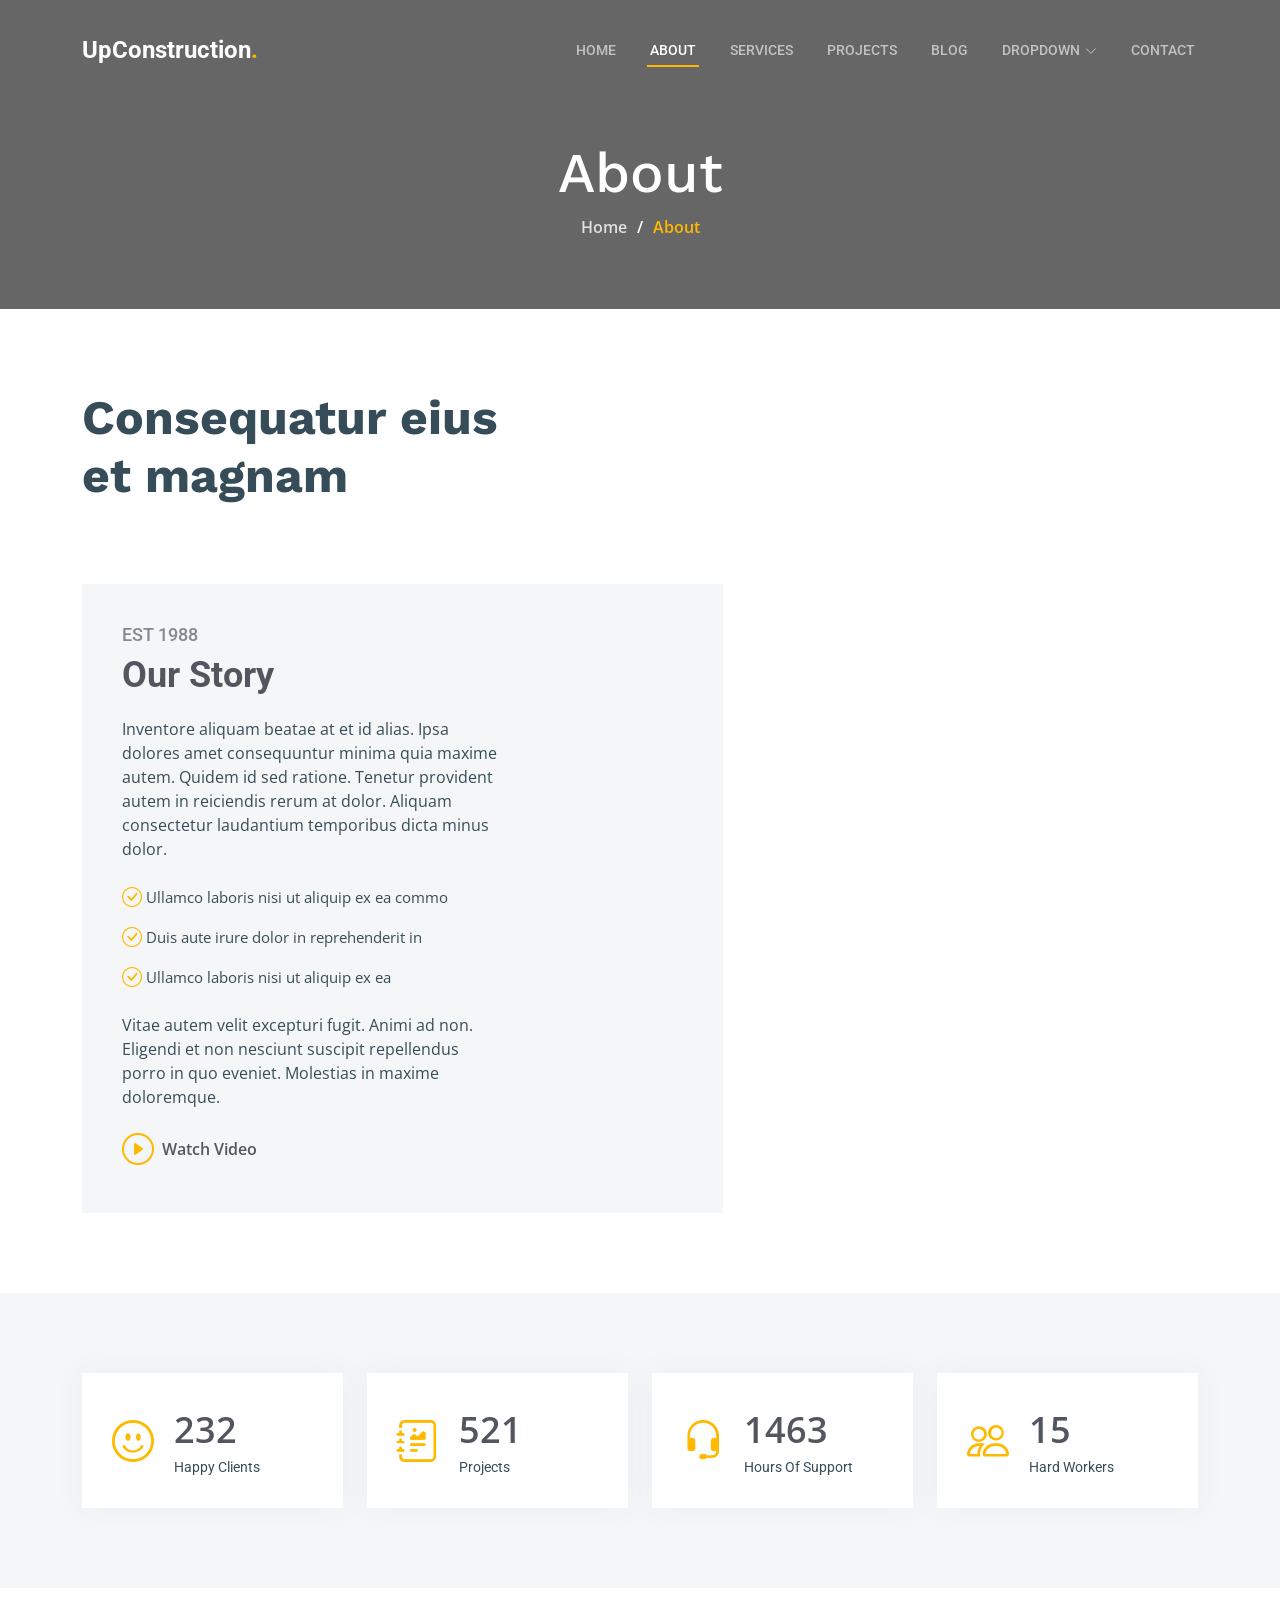
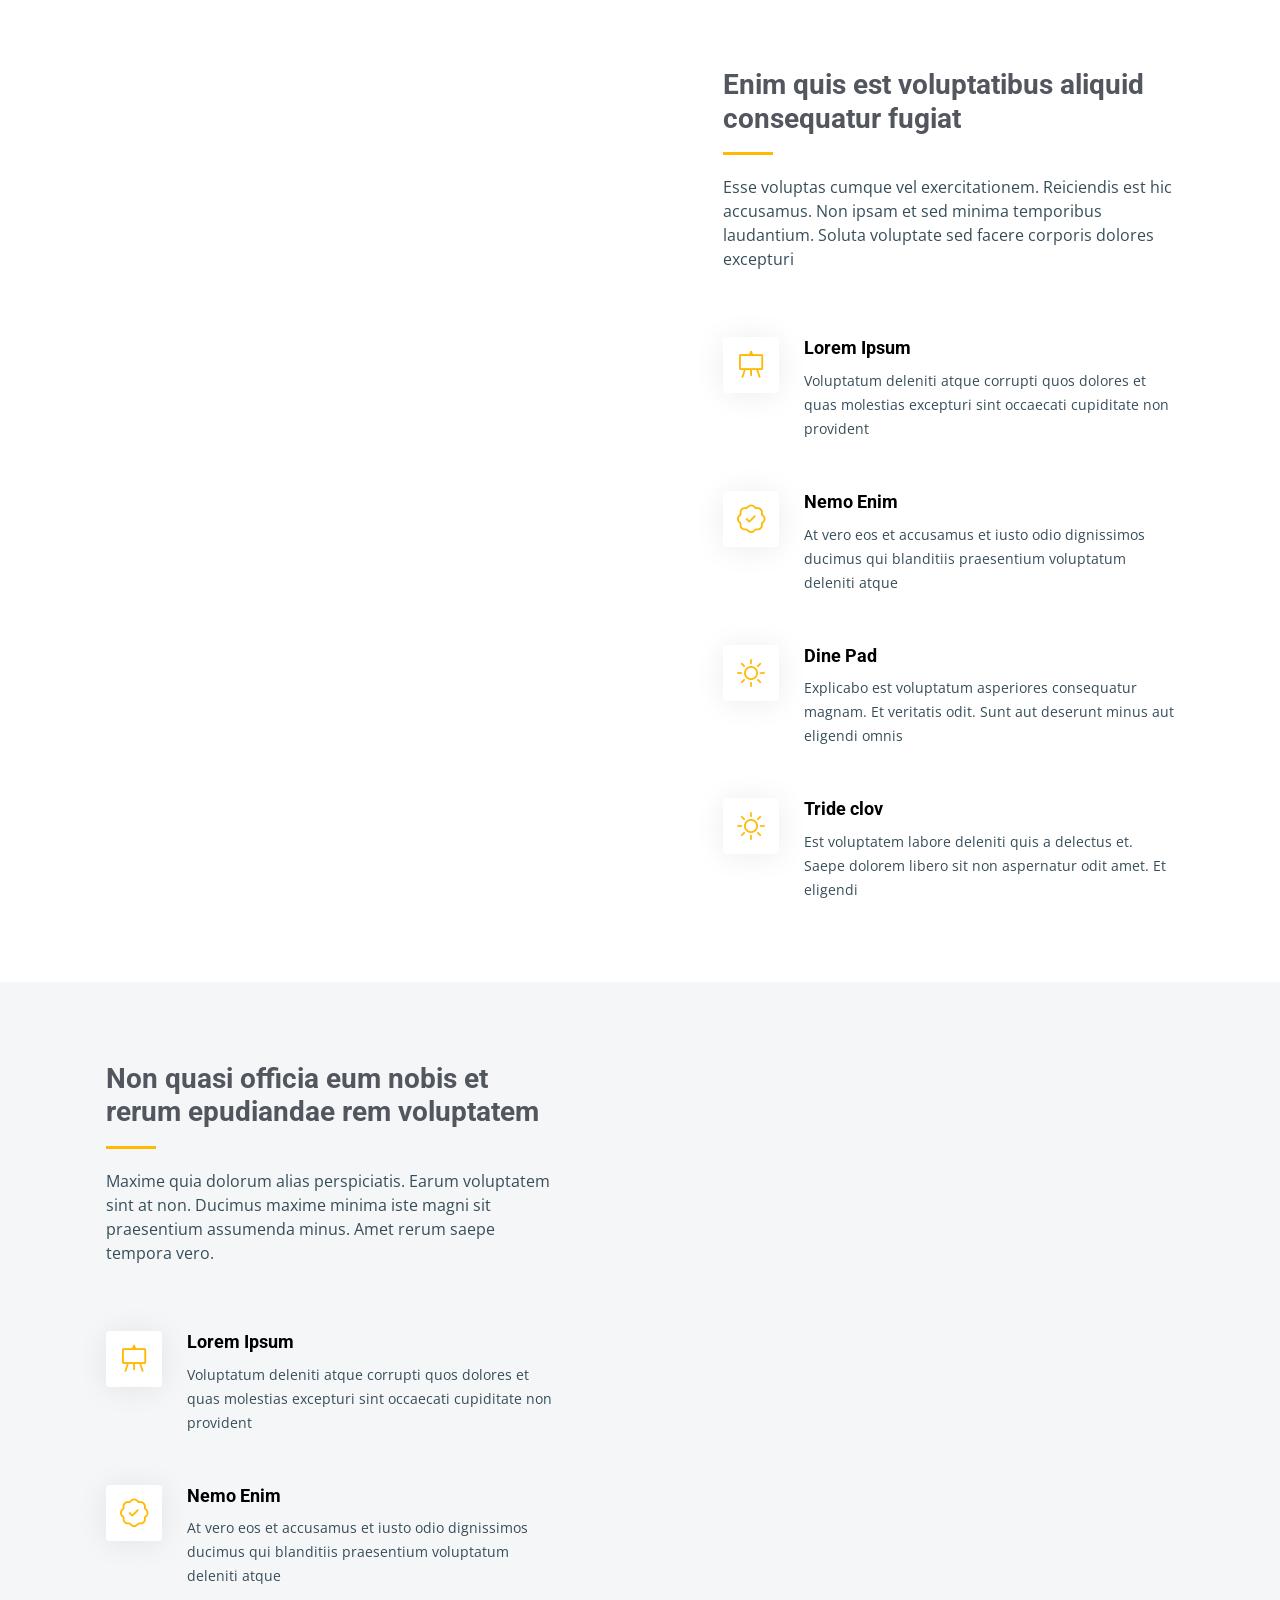
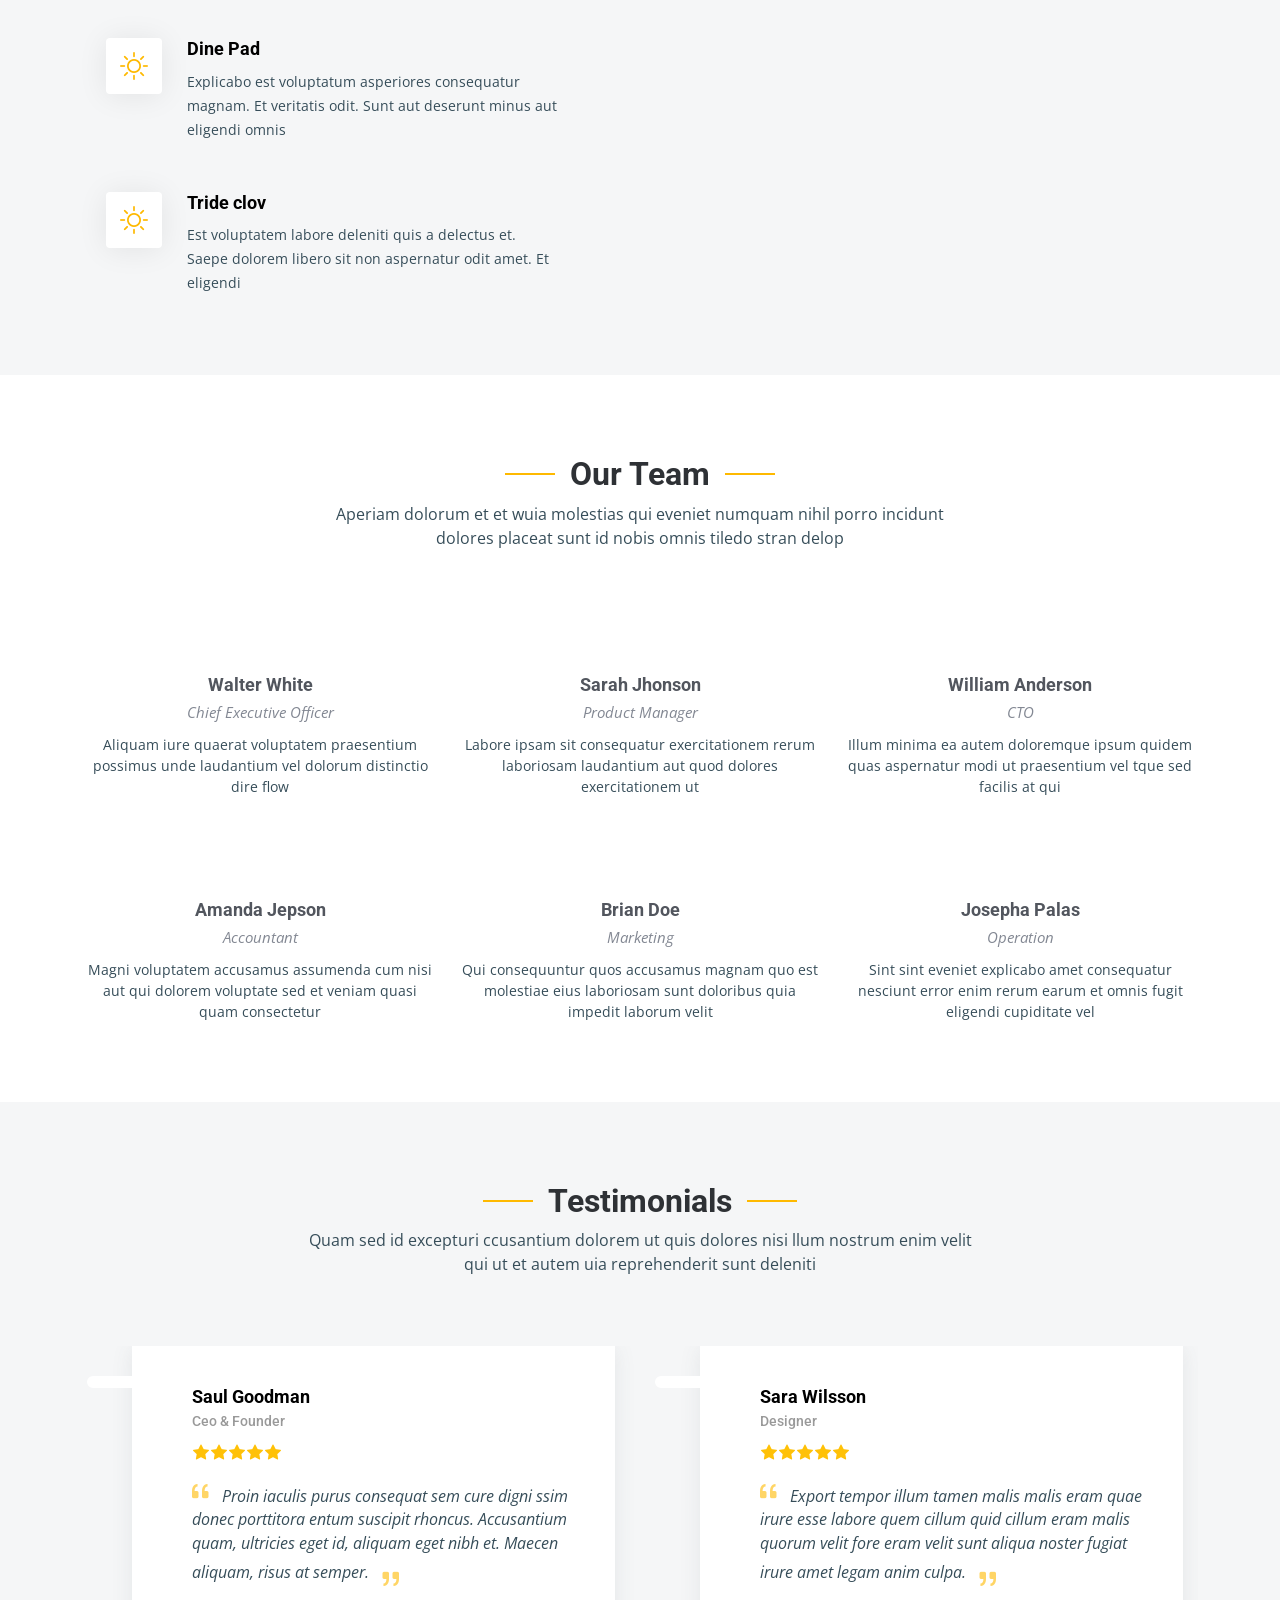
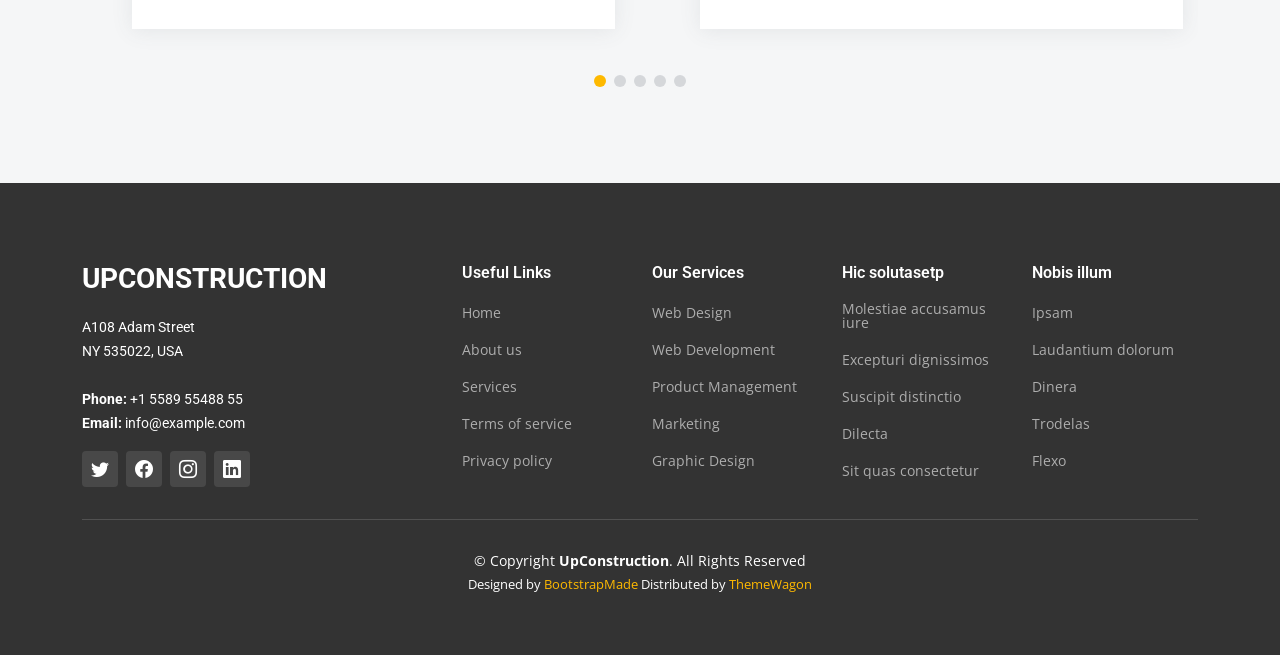
==== about.html @ d297de25 "Add files via upload" ====
<!DOCTYPE html>
<html lang="en">

<head>
  <meta charset="utf-8">
  <meta content="width=device-width, initial-scale=1.0" name="viewport">

  <title>UpConstruction Bootstrap Template - About</title>
  <meta content="" name="description">
  <meta content="" name="keywords">

  <!-- Favicons -->
  <link href="assets/img/favicon.png" rel="icon">
  <link href="assets/img/apple-touch-icon.png" rel="apple-touch-icon">

  <!-- Google Fonts -->
  <link rel="preconnect" href="https://fonts.googleapis.com">
  <link rel="preconnect" href="https://fonts.gstatic.com" crossorigin>
  <link
    href="https://fonts.googleapis.com/css2?family=Open+Sans:ital,wght@0,300;0,400;0,500;0,600;0,700;1,300;1,400;1,600;1,700&family=Roboto:ital,wght@0,300;0,400;0,500;0,600;0,700;1,300;1,400;1,500;1,600;1,700&family=Work+Sans:ital,wght@0,300;0,400;0,500;0,600;0,700;1,300;1,400;1,500;1,600;1,700&display=swap"
    rel="stylesheet">

  <!-- Vendor CSS Files -->
  <link href="assets/vendor/bootstrap/css/bootstrap.min.css" rel="stylesheet">
  <link href="assets/vendor/bootstrap-icons/bootstrap-icons.css" rel="stylesheet">
  <link href="assets/vendor/fontawesome-free/css/all.min.css" rel="stylesheet">
  <link href="assets/vendor/aos/aos.css" rel="stylesheet">
  <link href="assets/vendor/glightbox/css/glightbox.min.css" rel="stylesheet">
  <link href="assets/vendor/swiper/swiper-bundle.min.css" rel="stylesheet">

  <!-- Template Main CSS File -->
  <link href="assets/css/main.css" rel="stylesheet">

  <!-- =======================================================
  * Template Name: UpConstruction - v1.3.0
  * Template URL: https://bootstrapmade.com/upconstruction-bootstrap-construction-website-template/
  * Author: BootstrapMade.com
  * License: https://bootstrapmade.com/license/
  ======================================================== -->
</head>

<body>

  <!-- ======= Header ======= -->
  <header id="header" class="header d-flex align-items-center">
    <div class="container-fluid container-xl d-flex align-items-center justify-content-between">

      <a href="index.html" class="logo d-flex align-items-center">
        <!-- Uncomment the line below if you also wish to use an image logo -->
        <!-- <img src="assets/img/logo.png" alt=""> -->
        <h1>UpConstruction<span>.</span></h1>
      </a>

      <i class="mobile-nav-toggle mobile-nav-show bi bi-list"></i>
      <i class="mobile-nav-toggle mobile-nav-hide d-none bi bi-x"></i>
      <nav id="navbar" class="navbar">
        <ul>
          <li><a href="index.html">Home</a></li>
          <li><a href="about.html" class="active">About</a></li>
          <li><a href="services.html">Services</a></li>
          <li><a href="projects.html">Projects</a></li>
          <li><a href="blog.html">Blog</a></li>
          <li class="dropdown"><a href="#"><span>Dropdown</span> <i
                class="bi bi-chevron-down dropdown-indicator"></i></a>
            <ul>
              <li><a href="#">Dropdown 1</a></li>
              <li class="dropdown"><a href="#"><span>Deep Dropdown</span> <i
                    class="bi bi-chevron-down dropdown-indicator"></i></a>
                <ul>
                  <li><a href="#">Deep Dropdown 1</a></li>
                  <li><a href="#">Deep Dropdown 2</a></li>
                  <li><a href="#">Deep Dropdown 3</a></li>
                  <li><a href="#">Deep Dropdown 4</a></li>
                  <li><a href="#">Deep Dropdown 5</a></li>
                </ul>
              </li>
              <li><a href="#">Dropdown 2</a></li>
              <li><a href="#">Dropdown 3</a></li>
              <li><a href="#">Dropdown 4</a></li>
            </ul>
          </li>
          <li><a href="contact.html">Contact</a></li>
        </ul>
      </nav><!-- .navbar -->

    </div>
  </header><!-- End Header -->

  <main id="main">

    <!-- ======= Breadcrumbs ======= -->
    <div class="breadcrumbs d-flex align-items-center" style="background-image: url('assets/img/breadcrumbs-bg.jpg');">
      <div class="container position-relative d-flex flex-column align-items-center" data-aos="fade">

        <h2>About</h2>
        <ol>
          <li><a href="index.html">Home</a></li>
          <li>About</li>
        </ol>

      </div>
    </div><!-- End Breadcrumbs -->

    <!-- ======= About Section ======= -->
    <section id="about" class="about">
      <div class="container" data-aos="fade-up">

        <div class="row position-relative">

          <div class="col-lg-7 about-img" style="background-image: url(assets/img/about.jpg);"></div>

          <div class="col-lg-7">
            <h2>Consequatur eius et magnam</h2>
            <div class="our-story">
              <h4>Est 1988</h4>
              <h3>Our Story</h3>
              <p>Inventore aliquam beatae at et id alias. Ipsa dolores amet consequuntur minima quia maxime autem.
                Quidem id sed ratione. Tenetur provident autem in reiciendis rerum at dolor. Aliquam consectetur
                laudantium temporibus dicta minus dolor.</p>
              <ul>
                <li><i class="bi bi-check-circle"></i> <span>Ullamco laboris nisi ut aliquip ex ea commo</span></li>
                <li><i class="bi bi-check-circle"></i> <span>Duis aute irure dolor in reprehenderit in</span></li>
                <li><i class="bi bi-check-circle"></i> <span>Ullamco laboris nisi ut aliquip ex ea</span></li>
              </ul>
              <p>Vitae autem velit excepturi fugit. Animi ad non. Eligendi et non nesciunt suscipit repellendus porro in
                quo eveniet. Molestias in maxime doloremque.</p>

              <div class="watch-video d-flex align-items-center position-relative">
                <i class="bi bi-play-circle"></i>
                <a href="https://www.youtube.com/watch?v=LXb3EKWsInQ" class="glightbox stretched-link">Watch Video</a>
              </div>
            </div>
          </div>

        </div>

      </div>
    </section>
    <!-- End About Section -->

    <!-- ======= Stats Counter Section ======= -->
    <section id="stats-counter" class="stats-counter section-bg">
      <div class="container">

        <div class="row gy-4">

          <div class="col-lg-3 col-md-6">
            <div class="stats-item d-flex align-items-center w-100 h-100">
              <i class="bi bi-emoji-smile color-blue flex-shrink-0"></i>
              <div>
                <span data-purecounter-start="0" data-purecounter-end="232" data-purecounter-duration="1"
                  class="purecounter"></span>
                <p>Happy Clients</p>
              </div>
            </div>
          </div><!-- End Stats Item -->

          <div class="col-lg-3 col-md-6">
            <div class="stats-item d-flex align-items-center w-100 h-100">
              <i class="bi bi-journal-richtext color-orange flex-shrink-0"></i>
              <div>
                <span data-purecounter-start="0" data-purecounter-end="521" data-purecounter-duration="1"
                  class="purecounter"></span>
                <p>Projects</p>
              </div>
            </div>
          </div><!-- End Stats Item -->

          <div class="col-lg-3 col-md-6">
            <div class="stats-item d-flex align-items-center w-100 h-100">
              <i class="bi bi-headset color-green flex-shrink-0"></i>
              <div>
                <span data-purecounter-start="0" data-purecounter-end="1463" data-purecounter-duration="1"
                  class="purecounter"></span>
                <p>Hours Of Support</p>
              </div>
            </div>
          </div><!-- End Stats Item -->

          <div class="col-lg-3 col-md-6">
            <div class="stats-item d-flex align-items-center w-100 h-100">
              <i class="bi bi-people color-pink flex-shrink-0"></i>
              <div>
                <span data-purecounter-start="0" data-purecounter-end="15" data-purecounter-duration="1"
                  class="purecounter"></span>
                <p>Hard Workers</p>
              </div>
            </div>
          </div><!-- End Stats Item -->

        </div>

      </div>
    </section><!-- End Stats Counter Section -->

    <!-- ======= Alt Services Section ======= -->
    <section id="alt-services" class="alt-services">
      <div class="container" data-aos="fade-up">

        <div class="row justify-content-around gy-4">
          <div class="col-lg-6 img-bg" style="background-image: url(assets/img/alt-services.jpg);" data-aos="zoom-in"
            data-aos-delay="100"></div>

          <div class="col-lg-5 d-flex flex-column justify-content-center">
            <h3>Enim quis est voluptatibus aliquid consequatur fugiat</h3>
            <p>Esse voluptas cumque vel exercitationem. Reiciendis est hic accusamus. Non ipsam et sed minima temporibus
              laudantium. Soluta voluptate sed facere corporis dolores excepturi</p>

            <div class="icon-box d-flex position-relative" data-aos="fade-up" data-aos-delay="100">
              <i class="bi bi-easel flex-shrink-0"></i>
              <div>
                <h4><a href="" class="stretched-link">Lorem Ipsum</a></h4>
                <p>Voluptatum deleniti atque corrupti quos dolores et quas molestias excepturi sint occaecati cupiditate
                  non provident</p>
              </div>
            </div><!-- End Icon Box -->

            <div class="icon-box d-flex position-relative" data-aos="fade-up" data-aos-delay="200">
              <i class="bi bi-patch-check flex-shrink-0"></i>
              <div>
                <h4><a href="" class="stretched-link">Nemo Enim</a></h4>
                <p>At vero eos et accusamus et iusto odio dignissimos ducimus qui blanditiis praesentium voluptatum
                  deleniti atque</p>
              </div>
            </div><!-- End Icon Box -->

            <div class="icon-box d-flex position-relative" data-aos="fade-up" data-aos-delay="300">
              <i class="bi bi-brightness-high flex-shrink-0"></i>
              <div>
                <h4><a href="" class="stretched-link">Dine Pad</a></h4>
                <p>Explicabo est voluptatum asperiores consequatur magnam. Et veritatis odit. Sunt aut deserunt minus
                  aut eligendi omnis</p>
              </div>
            </div><!-- End Icon Box -->

            <div class="icon-box d-flex position-relative" data-aos="fade-up" data-aos-delay="400">
              <i class="bi bi-brightness-high flex-shrink-0"></i>
              <div>
                <h4><a href="" class="stretched-link">Tride clov</a></h4>
                <p>Est voluptatem labore deleniti quis a delectus et. Saepe dolorem libero sit non aspernatur odit amet.
                  Et eligendi</p>
              </div>
            </div><!-- End Icon Box -->

          </div>
        </div>

      </div>
    </section><!-- End Alt Services Section -->

    <!-- ======= Alt Services Section 2 ======= -->
    <section id="alt-services-2" class="alt-services section-bg">
      <div class="container" data-aos="fade-up">

        <div class="row justify-content-around gy-4">
          <div class="col-lg-5 d-flex flex-column justify-content-center">
            <h3>Non quasi officia eum nobis et rerum epudiandae rem voluptatem</h3>
            <p>Maxime quia dolorum alias perspiciatis. Earum voluptatem sint at non. Ducimus maxime minima iste magni
              sit praesentium assumenda minus. Amet rerum saepe tempora vero.</p>

            <div class="icon-box d-flex position-relative" data-aos="fade-up" data-aos-delay="100">
              <i class="bi bi-easel flex-shrink-0"></i>
              <div>
                <h4><a href="" class="stretched-link">Lorem Ipsum</a></h4>
                <p>Voluptatum deleniti atque corrupti quos dolores et quas molestias excepturi sint occaecati cupiditate
                  non provident</p>
              </div>
            </div><!-- End Icon Box -->

            <div class="icon-box d-flex position-relative" data-aos="fade-up" data-aos-delay="200">
              <i class="bi bi-patch-check flex-shrink-0"></i>
              <div>
                <h4><a href="" class="stretched-link">Nemo Enim</a></h4>
                <p>At vero eos et accusamus et iusto odio dignissimos ducimus qui blanditiis praesentium voluptatum
                  deleniti atque</p>
              </div>
            </div><!-- End Icon Box -->

            <div class="icon-box d-flex position-relative" data-aos="fade-up" data-aos-delay="300">
              <i class="bi bi-brightness-high flex-shrink-0"></i>
              <div>
                <h4><a href="" class="stretched-link">Dine Pad</a></h4>
                <p>Explicabo est voluptatum asperiores consequatur magnam. Et veritatis odit. Sunt aut deserunt minus
                  aut eligendi omnis</p>
              </div>
            </div><!-- End Icon Box -->

            <div class="icon-box d-flex position-relative" data-aos="fade-up" data-aos-delay="400">
              <i class="bi bi-brightness-high flex-shrink-0"></i>
              <div>
                <h4><a href="" class="stretched-link">Tride clov</a></h4>
                <p>Est voluptatem labore deleniti quis a delectus et. Saepe dolorem libero sit non aspernatur odit amet.
                  Et eligendi</p>
              </div>
            </div><!-- End Icon Box -->
          </div>

          <div class="col-lg-6 img-bg" style="background-image: url(assets/img/alt-services-2.jpg);" data-aos="zoom-in"
            data-aos-delay="100"></div>
        </div>

      </div>
    </section><!-- End Alt Services Section 2 -->

    <!-- ======= Our Team Section ======= -->
    <section id="team" class="team">
      <div class="container" data-aos="fade-up">

        <div class="section-header">
          <h2>Our Team</h2>
          <p>Aperiam dolorum et et wuia molestias qui eveniet numquam nihil porro incidunt dolores placeat sunt id nobis
            omnis tiledo stran delop</p>
        </div>

        <div class="row gy-5">

          <div class="col-lg-4 col-md-6 member" data-aos="fade-up" data-aos-delay="100">
            <div class="member-img">
              <img src="assets/img/team/team-1.jpg" class="img-fluid" alt="">
              <div class="social">
                <a href="#"><i class="bi bi-twitter"></i></a>
                <a href="#"><i class="bi bi-facebook"></i></a>
                <a href="#"><i class="bi bi-instagram"></i></a>
                <a href="#"><i class="bi bi-linkedin"></i></a>
              </div>
            </div>
            <div class="member-info text-center">
              <h4>Walter White</h4>
              <span>Chief Executive Officer</span>
              <p>Aliquam iure quaerat voluptatem praesentium possimus unde laudantium vel dolorum distinctio dire flow
              </p>
            </div>
          </div><!-- End Team Member -->

          <div class="col-lg-4 col-md-6 member" data-aos="fade-up" data-aos-delay="200">
            <div class="member-img">
              <img src="assets/img/team/team-2.jpg" class="img-fluid" alt="">
              <div class="social">
                <a href="#"><i class="bi bi-twitter"></i></a>
                <a href="#"><i class="bi bi-facebook"></i></a>
                <a href="#"><i class="bi bi-instagram"></i></a>
                <a href="#"><i class="bi bi-linkedin"></i></a>
              </div>
            </div>
            <div class="member-info text-center">
              <h4>Sarah Jhonson</h4>
              <span>Product Manager</span>
              <p>Labore ipsam sit consequatur exercitationem rerum laboriosam laudantium aut quod dolores exercitationem
                ut</p>
            </div>
          </div><!-- End Team Member -->

          <div class="col-lg-4 col-md-6 member" data-aos="fade-up" data-aos-delay="300">
            <div class="member-img">
              <img src="assets/img/team/team-3.jpg" class="img-fluid" alt="">
              <div class="social">
                <a href="#"><i class="bi bi-twitter"></i></a>
                <a href="#"><i class="bi bi-facebook"></i></a>
                <a href="#"><i class="bi bi-instagram"></i></a>
                <a href="#"><i class="bi bi-linkedin"></i></a>
              </div>
            </div>
            <div class="member-info text-center">
              <h4>William Anderson</h4>
              <span>CTO</span>
              <p>Illum minima ea autem doloremque ipsum quidem quas aspernatur modi ut praesentium vel tque sed facilis
                at qui</p>
            </div>
          </div><!-- End Team Member -->

          <div class="col-lg-4 col-md-6 member" data-aos="fade-up" data-aos-delay="400">
            <div class="member-img">
              <img src="assets/img/team/team-4.jpg" class="img-fluid" alt="">
              <div class="social">
                <a href="#"><i class="bi bi-twitter"></i></a>
                <a href="#"><i class="bi bi-facebook"></i></a>
                <a href="#"><i class="bi bi-instagram"></i></a>
                <a href="#"><i class="bi bi-linkedin"></i></a>
              </div>
            </div>
            <div class="member-info text-center">
              <h4>Amanda Jepson</h4>
              <span>Accountant</span>
              <p>Magni voluptatem accusamus assumenda cum nisi aut qui dolorem voluptate sed et veniam quasi quam
                consectetur</p>
            </div>
          </div><!-- End Team Member -->

          <div class="col-lg-4 col-md-6 member" data-aos="fade-up" data-aos-delay="500">
            <div class="member-img">
              <img src="assets/img/team/team-5.jpg" class="img-fluid" alt="">
              <div class="social">
                <a href="#"><i class="bi bi-twitter"></i></a>
                <a href="#"><i class="bi bi-facebook"></i></a>
                <a href="#"><i class="bi bi-instagram"></i></a>
                <a href="#"><i class="bi bi-linkedin"></i></a>
              </div>
            </div>
            <div class="member-info text-center">
              <h4>Brian Doe</h4>
              <span>Marketing</span>
              <p>Qui consequuntur quos accusamus magnam quo est molestiae eius laboriosam sunt doloribus quia impedit
                laborum velit</p>
            </div>
          </div><!-- End Team Member -->

          <div class="col-lg-4 col-md-6 member" data-aos="fade-up" data-aos-delay="600">
            <div class="member-img">
              <img src="assets/img/team/team-6.jpg" class="img-fluid" alt="">
              <div class="social">
                <a href="#"><i class="bi bi-twitter"></i></a>
                <a href="#"><i class="bi bi-facebook"></i></a>
                <a href="#"><i class="bi bi-instagram"></i></a>
                <a href="#"><i class="bi bi-linkedin"></i></a>
              </div>
            </div>
            <div class="member-info text-center">
              <h4>Josepha Palas</h4>
              <span>Operation</span>
              <p>Sint sint eveniet explicabo amet consequatur nesciunt error enim rerum earum et omnis fugit eligendi
                cupiditate vel</p>
            </div>
          </div><!-- End Team Member -->

        </div>

      </div>
    </section><!-- End Our Team Section -->

    <!-- ======= Testimonials Section ======= -->
    <section id="testimonials" class="testimonials section-bg">
      <div class="container" data-aos="fade-up">

        <div class="section-header">
          <h2>Testimonials</h2>
          <p>Quam sed id excepturi ccusantium dolorem ut quis dolores nisi llum nostrum enim velit qui ut et autem uia
            reprehenderit sunt deleniti</p>
        </div>

        <div class="slides-2 swiper">
          <div class="swiper-wrapper">

            <div class="swiper-slide">
              <div class="testimonial-wrap">
                <div class="testimonial-item">
                  <img src="assets/img/testimonials/testimonials-1.jpg" class="testimonial-img" alt="">
                  <h3>Saul Goodman</h3>
                  <h4>Ceo &amp; Founder</h4>
                  <div class="stars">
                    <i class="bi bi-star-fill"></i><i class="bi bi-star-fill"></i><i class="bi bi-star-fill"></i><i
                      class="bi bi-star-fill"></i><i class="bi bi-star-fill"></i>
                  </div>
                  <p>
                    <i class="bi bi-quote quote-icon-left"></i>
                    Proin iaculis purus consequat sem cure digni ssim donec porttitora entum suscipit rhoncus.
                    Accusantium quam, ultricies eget id, aliquam eget nibh et. Maecen aliquam, risus at semper.
                    <i class="bi bi-quote quote-icon-right"></i>
                  </p>
                </div>
              </div>
            </div><!-- End testimonial item -->

            <div class="swiper-slide">
              <div class="testimonial-wrap">
                <div class="testimonial-item">
                  <img src="assets/img/testimonials/testimonials-2.jpg" class="testimonial-img" alt="">
                  <h3>Sara Wilsson</h3>
                  <h4>Designer</h4>
                  <div class="stars">
                    <i class="bi bi-star-fill"></i><i class="bi bi-star-fill"></i><i class="bi bi-star-fill"></i><i
                      class="bi bi-star-fill"></i><i class="bi bi-star-fill"></i>
                  </div>
                  <p>
                    <i class="bi bi-quote quote-icon-left"></i>
                    Export tempor illum tamen malis malis eram quae irure esse labore quem cillum quid cillum eram malis
                    quorum velit fore eram velit sunt aliqua noster fugiat irure amet legam anim culpa.
                    <i class="bi bi-quote quote-icon-right"></i>
                  </p>
                </div>
              </div>
            </div><!-- End testimonial item -->

            <div class="swiper-slide">
              <div class="testimonial-wrap">
                <div class="testimonial-item">
                  <img src="assets/img/testimonials/testimonials-3.jpg" class="testimonial-img" alt="">
                  <h3>Jena Karlis</h3>
                  <h4>Store Owner</h4>
                  <div class="stars">
                    <i class="bi bi-star-fill"></i><i class="bi bi-star-fill"></i><i class="bi bi-star-fill"></i><i
                      class="bi bi-star-fill"></i><i class="bi bi-star-fill"></i>
                  </div>
                  <p>
                    <i class="bi bi-quote quote-icon-left"></i>
                    Enim nisi quem export duis labore cillum quae magna enim sint quorum nulla quem veniam duis minim
                    tempor labore quem eram duis noster aute amet eram fore quis sint minim.
                    <i class="bi bi-quote quote-icon-right"></i>
                  </p>
                </div>
              </div>
            </div><!-- End testimonial item -->

            <div class="swiper-slide">
              <div class="testimonial-wrap">
                <div class="testimonial-item">
                  <img src="assets/img/testimonials/testimonials-4.jpg" class="testimonial-img" alt="">
                  <h3>Matt Brandon</h3>
                  <h4>Freelancer</h4>
                  <div class="stars">
                    <i class="bi bi-star-fill"></i><i class="bi bi-star-fill"></i><i class="bi bi-star-fill"></i><i
                      class="bi bi-star-fill"></i><i class="bi bi-star-fill"></i>
                  </div>
                  <p>
                    <i class="bi bi-quote quote-icon-left"></i>
                    Fugiat enim eram quae cillum dolore dolor amet nulla culpa multos export minim fugiat minim velit
                    minim dolor enim duis veniam ipsum anim magna sunt elit fore quem dolore labore illum veniam.
                    <i class="bi bi-quote quote-icon-right"></i>
                  </p>
                </div>
              </div>
            </div><!-- End testimonial item -->

            <div class="swiper-slide">
              <div class="testimonial-wrap">
                <div class="testimonial-item">
                  <img src="assets/img/testimonials/testimonials-5.jpg" class="testimonial-img" alt="">
                  <h3>John Larson</h3>
                  <h4>Entrepreneur</h4>
                  <div class="stars">
                    <i class="bi bi-star-fill"></i><i class="bi bi-star-fill"></i><i class="bi bi-star-fill"></i><i
                      class="bi bi-star-fill"></i><i class="bi bi-star-fill"></i>
                  </div>
                  <p>
                    <i class="bi bi-quote quote-icon-left"></i>
                    Quis quorum aliqua sint quem legam fore sunt eram irure aliqua veniam tempor noster veniam enim
                    culpa labore duis sunt culpa nulla illum cillum fugiat legam esse veniam culpa fore nisi cillum
                    quid.
                    <i class="bi bi-quote quote-icon-right"></i>
                  </p>
                </div>
              </div>
            </div><!-- End testimonial item -->

          </div>
          <div class="swiper-pagination"></div>
        </div>

      </div>
    </section><!-- End Testimonials Section -->

  </main><!-- End #main -->

  <!-- ======= Footer ======= -->
  <footer id="footer" class="footer">

    <div class="footer-content position-relative">
      <div class="container">
        <div class="row">

          <div class="col-lg-4 col-md-6">
            <div class="footer-info">
              <h3>UpConstruction</h3>
              <p>
                A108 Adam Street <br>
                NY 535022, USA<br><br>
                <strong>Phone:</strong> +1 5589 55488 55<br>
                <strong>Email:</strong> info@example.com<br>
              </p>
              <div class="social-links d-flex mt-3">
                <a href="#" class="d-flex align-items-center justify-content-center"><i class="bi bi-twitter"></i></a>
                <a href="#" class="d-flex align-items-center justify-content-center"><i class="bi bi-facebook"></i></a>
                <a href="#" class="d-flex align-items-center justify-content-center"><i class="bi bi-instagram"></i></a>
                <a href="#" class="d-flex align-items-center justify-content-center"><i class="bi bi-linkedin"></i></a>
              </div>
            </div>
          </div><!-- End footer info column-->

          <div class="col-lg-2 col-md-3 footer-links">
            <h4>Useful Links</h4>
            <ul>
              <li><a href="#">Home</a></li>
              <li><a href="#">About us</a></li>
              <li><a href="#">Services</a></li>
              <li><a href="#">Terms of service</a></li>
              <li><a href="#">Privacy policy</a></li>
            </ul>
          </div><!-- End footer links column-->

          <div class="col-lg-2 col-md-3 footer-links">
            <h4>Our Services</h4>
            <ul>
              <li><a href="#">Web Design</a></li>
              <li><a href="#">Web Development</a></li>
              <li><a href="#">Product Management</a></li>
              <li><a href="#">Marketing</a></li>
              <li><a href="#">Graphic Design</a></li>
            </ul>
          </div><!-- End footer links column-->

          <div class="col-lg-2 col-md-3 footer-links">
            <h4>Hic solutasetp</h4>
            <ul>
              <li><a href="#">Molestiae accusamus iure</a></li>
              <li><a href="#">Excepturi dignissimos</a></li>
              <li><a href="#">Suscipit distinctio</a></li>
              <li><a href="#">Dilecta</a></li>
              <li><a href="#">Sit quas consectetur</a></li>
            </ul>
          </div><!-- End footer links column-->

          <div class="col-lg-2 col-md-3 footer-links">
            <h4>Nobis illum</h4>
            <ul>
              <li><a href="#">Ipsam</a></li>
              <li><a href="#">Laudantium dolorum</a></li>
              <li><a href="#">Dinera</a></li>
              <li><a href="#">Trodelas</a></li>
              <li><a href="#">Flexo</a></li>
            </ul>
          </div><!-- End footer links column-->

        </div>
      </div>
    </div>

    <div class="footer-legal text-center position-relative">
      <div class="container">
        <div class="copyright">
          &copy; Copyright <strong><span>UpConstruction</span></strong>. All Rights Reserved
        </div>
        <div class="credits">
          <!-- All the links in the footer should remain intact. -->
          <!-- You can delete the links only if you purchased the pro version. -->
          <!-- Licensing information: https://bootstrapmade.com/license/ -->
          <!-- Purchase the pro version with working PHP/AJAX contact form: https://bootstrapmade.com/upconstruction-bootstrap-construction-website-template/ -->
          Designed by <a href="https://bootstrapmade.com/">BootstrapMade</a> Distributed by <a
            href="https://themewagon.com">ThemeWagon</a>
        </div>
      </div>
    </div>

  </footer>
  <!-- End Footer -->

  <a href="#" class="scroll-top d-flex align-items-center justify-content-center"><i
      class="bi bi-arrow-up-short"></i></a>

  <div id="preloader"></div>

  <!-- Vendor JS Files -->
  <script src="assets/vendor/bootstrap/js/bootstrap.bundle.min.js"></script>
  <script src="assets/vendor/aos/aos.js"></script>
  <script src="assets/vendor/glightbox/js/glightbox.min.js"></script>
  <script src="assets/vendor/isotope-layout/isotope.pkgd.min.js"></script>
  <script src="assets/vendor/swiper/swiper-bundle.min.js"></script>
  <script src="assets/vendor/purecounter/purecounter_vanilla.js"></script>
  <script src="assets/vendor/php-email-form/validate.js"></script>

  <!-- Template Main JS File -->
  <script src="assets/js/main.js"></script>

</body>

</html>
---- assets/css/main.css ----
/**
* Template Name: UpConstruction - v1.3.0
* Template URL: https://bootstrapmade.com/upconstruction-bootstrap-construction-website-template/
* Author: BootstrapMade.com
* License: https://bootstrapmade.com/license/
*/

/*--------------------------------------------------------------
# Set main reusable colors and fonts using CSS variables
# Learn more about CSS variables at https://developer.mozilla.org/en-US/docs/Web/CSS/Using_CSS_custom_properties
--------------------------------------------------------------*/
/* Fonts */
:root {
  --font-default: "Open Sans", system-ui, -apple-system, "Segoe UI", Roboto, "Helvetica Neue", Arial, "Noto Sans", "Liberation Sans", sans-serif, "Apple Color Emoji", "Segoe UI Emoji", "Segoe UI Symbol", "Noto Color Emoji";
  --font-primary: "Roboto", sans-serif;
  --font-secondary: "Work Sans", sans-serif;
}

/* Colors */
:root {
  --color-default: #364d59;
  --color-primary: #feb900;
  --color-secondary: #52565e;
}

/* Smooth scroll behavior */
:root {
  scroll-behavior: smooth;
}

/*--------------------------------------------------------------
# General
--------------------------------------------------------------*/
body {
  font-family: var(--font-default);
  color: var(--color-default);
  overflow-x: hidden;
}

a {
  color: var(--color-primary);
  text-decoration: none;
}

a:hover {
  color: #ffc732;
  text-decoration: none;
}

h1,
h2,
h3,
h4,
h5,
h6 {
  font-family: var(--font-primary);
}

/*--------------------------------------------------------------
# Sections & Section Header
--------------------------------------------------------------*/
section {
  padding: 80px 0;
  overflow: hidden;
}

.section-bg {
  background-color: #f5f6f7;
}

.section-header {
  text-align: center;
  padding-bottom: 70px;
}

.section-header h2 {
  font-size: 32px;
  font-weight: 700;
  position: relative;
  color: #2e3135;
}

.section-header h2:before,
.section-header h2:after {
  content: "";
  width: 50px;
  height: 2px;
  background: var(--color-primary);
  display: inline-block;
}

.section-header h2:before {
  margin: 0 15px 10px 0;
}

.section-header h2:after {
  margin: 0 0 10px 15px;
}

.section-header p {
  margin: 0 auto 0 auto;
}

@media (min-width: 1199px) {
  .section-header p {
    max-width: 60%;
  }
}

/*--------------------------------------------------------------
# Breadcrumbs
--------------------------------------------------------------*/
.breadcrumbs {
  padding: 140px 0 60px 0;
  min-height: 30vh;
  position: relative;
  background-size: cover;
  background-position: center;
  background-repeat: no-repeat;
}

.breadcrumbs:before {
  content: "";
  background-color: rgba(0, 0, 0, 0.6);
  position: absolute;
  inset: 0;
}

.breadcrumbs h2 {
  font-size: 56px;
  font-weight: 500;
  color: #fff;
  font-family: var(--font-secondary);
}

.breadcrumbs ol {
  display: flex;
  flex-wrap: wrap;
  list-style: none;
  padding: 0 0 10px 0;
  margin: 0;
  font-size: 16px;
  font-weight: 600;
  color: var(--color-primary);
}

.breadcrumbs ol a {
  color: rgba(255, 255, 255, 0.8);
  transition: 0.3s;
}

.breadcrumbs ol a:hover {
  text-decoration: underline;
}

.breadcrumbs ol li+li {
  padding-left: 10px;
}

.breadcrumbs ol li+li::before {
  display: inline-block;
  padding-right: 10px;
  color: #fff;
  content: "/";
}

/*--------------------------------------------------------------
# Scroll top button
--------------------------------------------------------------*/
.scroll-top {
  position: fixed;
  visibility: hidden;
  opacity: 0;
  right: 15px;
  bottom: 15px;
  z-index: 99999;
  background: var(--color-primary);
  width: 40px;
  height: 40px;
  border-radius: 4px;
  transition: all 0.4s;
}

.scroll-top i {
  font-size: 24px;
  color: var(--color-secondary);
  line-height: 0;
}

.scroll-top:hover {
  background: #ffc732;
  color: #fff;
}

.scroll-top.active {
  visibility: visible;
  opacity: 1;
}

/*--------------------------------------------------------------
# Preloader
--------------------------------------------------------------*/
#preloader {
  position: fixed;
  inset: 0;
  z-index: 999999;
  overflow: hidden;
  background: #fff;
  transition: all 0.6s ease-out;
}

#preloader:before {
  content: "";
  position: fixed;
  top: calc(50% - 30px);
  left: calc(50% - 30px);
  border: 6px solid #fff;
  border-color: var(--color-primary) transparent var(--color-primary) transparent;
  border-radius: 50%;
  width: 60px;
  height: 60px;
  -webkit-animation: animate-preloader 1.5s linear infinite;
  animation: animate-preloader 1.5s linear infinite;
}

@-webkit-keyframes animate-preloader {
  0% {
    transform: rotate(0deg);
  }

  100% {
    transform: rotate(360deg);
  }
}

@keyframes animate-preloader {
  0% {
    transform: rotate(0deg);
  }

  100% {
    transform: rotate(360deg);
  }
}

/*--------------------------------------------------------------
# Disable aos animation delay on mobile devices
--------------------------------------------------------------*/
@media screen and (max-width: 768px) {
  [data-aos-delay] {
    transition-delay: 0 !important;
  }
}

/*--------------------------------------------------------------
# Header
--------------------------------------------------------------*/
.header {
  z-index: 997;
  position: absolute;
  padding: 30px 0;
  top: 0;
  left: 0;
  right: 0;
}

.header .logo img {
  max-height: 40px;
  margin-right: 6px;
}

.header .logo h1 {
  font-size: 24px;
  font-weight: 700;
  color: #fff;
  margin-bottom: 0;
  font-family: var(--font-primary);
}

.header .logo h1 span {
  color: var(--color-primary);
}

/*--------------------------------------------------------------
# Desktop Navigation
--------------------------------------------------------------*/
@media (min-width: 1280px) {
  .navbar {
    padding: 0;
  }

  .navbar ul {
    margin: 0;
    padding: 0;
    display: flex;
    list-style: none;
    align-items: center;
  }

  .navbar li {
    position: relative;
  }

  .navbar>ul>li {
    white-space: nowrap;
    padding: 10px 0 10px 28px;
  }

  .navbar a,
  .navbar a:focus {
    display: flex;
    align-items: center;
    justify-content: space-between;
    padding: 0 3px;
    font-family: var(--font-primary);
    font-size: 14px;
    font-weight: 500;
    color: rgba(255, 255, 255, 0.6);
    text-transform: uppercase;
    white-space: nowrap;
    transition: 0.3s;
    position: relative;
  }

  .navbar a i,
  .navbar a:focus i {
    font-size: 12px;
    line-height: 0;
    margin-left: 5px;
  }

  .navbar>ul>li>a:before {
    content: "";
    position: absolute;
    width: 100%;
    height: 2px;
    bottom: -6px;
    left: 0;
    background-color: var(--color-primary);
    visibility: hidden;
    width: 0px;
    transition: all 0.3s ease-in-out 0s;
  }

  .navbar a:hover:before,
  .navbar li:hover>a:before,
  .navbar .active:before {
    visibility: visible;
    width: 100%;
  }

  .navbar a:hover,
  .navbar .active,
  .navbar .active:focus,
  .navbar li:hover>a {
    color: #fff;
  }

  .navbar .dropdown ul {
    display: block;
    position: absolute;
    left: 28px;
    top: calc(100% + 30px);
    margin: 0;
    padding: 10px 0;
    z-index: 99;
    opacity: 0;
    visibility: hidden;
    background: #fff;
    box-shadow: 0px 0px 30px rgba(127, 137, 161, 0.25);
    transition: 0.3s;
  }

  .navbar .dropdown ul li {
    min-width: 200px;
  }

  .navbar .dropdown ul a {
    padding: 10px 20px;
    font-size: 15px;
    text-transform: none;
    color: var(--color-default);
    font-weight: 400;
  }

  .navbar .dropdown ul a i {
    font-size: 12px;
  }

  .navbar .dropdown ul a:hover,
  .navbar .dropdown ul .active:hover,
  .navbar .dropdown ul li:hover>a {
    color: var(--color-primary);
  }

  .navbar .dropdown:hover>ul {
    opacity: 1;
    top: 100%;
    visibility: visible;
  }

  .navbar .dropdown .dropdown ul {
    top: 0;
    left: calc(100% - 30px);
    visibility: hidden;
  }

  .navbar .dropdown .dropdown:hover>ul {
    opacity: 1;
    top: 0;
    left: 100%;
    visibility: visible;
  }
}

@media (min-width: 1280px) and (max-width: 1366px) {
  .navbar .dropdown .dropdown ul {
    left: -90%;
  }

  .navbar .dropdown .dropdown:hover>ul {
    left: -100%;
  }
}

@media (min-width: 1280px) {

  .mobile-nav-show,
  .mobile-nav-hide {
    display: none;
  }
}

/*--------------------------------------------------------------
# Mobile Navigation
--------------------------------------------------------------*/
@media (max-width: 1279px) {
  .navbar {
    position: fixed;
    top: 0;
    right: -100%;
    width: 100%;
    max-width: 400px;
    bottom: 0;
    transition: 0.3s;
    z-index: 9997;
  }

  .navbar ul {
    position: absolute;
    inset: 0;
    padding: 50px 0 10px 0;
    margin: 0;
    background: rgba(0, 0, 0, 0.8);
    overflow-y: auto;
    transition: 0.3s;
    z-index: 9998;
  }

  .navbar a,
  .navbar a:focus {
    display: flex;
    align-items: center;
    justify-content: space-between;
    padding: 10px 20px;
    font-family: var(--font-primary);
    font-size: 15px;
    font-weight: 500;
    color: rgba(255, 255, 255, 0.7);
    white-space: nowrap;
    text-transform: uppercase;
    transition: 0.3s;
  }

  .navbar a i,
  .navbar a:focus i {
    font-size: 12px;
    line-height: 0;
    margin-left: 5px;
  }

  .navbar a:hover,
  .navbar .active,
  .navbar .active:focus,
  .navbar li:hover>a {
    color: #fff;
  }

  .navbar .dropdown ul,
  .navbar .dropdown .dropdown ul {
    position: static;
    display: none;
    padding: 10px 0;
    margin: 10px 20px;
    transition: all 0.5s ease-in-out;
    border: 1px solid #222428;
  }

  .navbar .dropdown>.dropdown-active,
  .navbar .dropdown .dropdown>.dropdown-active {
    display: block;
  }

  .mobile-nav-show {
    position: relative;
    color: #fff;
    font-size: 28px;
    cursor: pointer;
    line-height: 0;
    transition: 0.5s;
    z-index: 9999;
    padding-right: 10px;
  }

  .mobile-nav-hide {
    color: #fff;
    font-size: 32px;
    cursor: pointer;
    line-height: 0;
    transition: 0.5s;
    position: fixed;
    right: 20px;
    top: 20px;
    z-index: 9999;
  }

  .mobile-nav-active {
    overflow: hidden;
  }

  .mobile-nav-active .navbar {
    right: 0;
  }

  .mobile-nav-active .navbar:before {
    content: "";
    position: fixed;
    inset: 0;
    background: rgba(0, 0, 0, 0.6);
    z-index: 9996;
  }
}

/*--------------------------------------------------------------
# Get Started Section
--------------------------------------------------------------*/
.get-started .content {
  padding: 30px 0;
}

.get-started .content h3 {
  font-size: 36px;
  color: var(--color-secondary);
  font-weight: 600;
  margin-bottom: 25px;
  padding-bottom: 25px;
  position: relative;
}

.get-started .content h3:after {
  content: "";
  position: absolute;
  display: block;
  width: 60px;
  height: 4px;
  background: var(--color-primary);
  left: 0;
  bottom: 0;
}

.get-started .content p {
  font-size: 14px;
}

.get-started .php-email-form {
  background: #fff;
  padding: 30px;
  height: 100%;
}

@media (max-width: 575px) {
  .get-started .php-email-form {
    padding: 20px;
  }
}

.get-started .php-email-form h3 {
  font-size: 14px;
  font-weight: 700;
  text-transform: uppercase;
  letter-spacing: 1px;
}

.get-started .php-email-form p {
  font-size: 14px;
  margin-bottom: 20px;
}

.get-started .php-email-form .error-message {
  display: none;
  color: #fff;
  background: #df1529;
  text-align: left;
  padding: 15px;
  margin-bottom: 24px;
  font-weight: 600;
}

.get-started .php-email-form .sent-message {
  display: none;
  color: #fff;
  background: #059652;
  text-align: center;
  padding: 15px;
  margin-bottom: 24px;
  font-weight: 600;
}

.get-started .php-email-form .loading {
  display: none;
  background: #fff;
  text-align: center;
  padding: 15px;
  margin-bottom: 24px;
}

.get-started .php-email-form .loading:before {
  content: "";
  display: inline-block;
  border-radius: 50%;
  width: 24px;
  height: 24px;
  margin: 0 10px -6px 0;
  border: 3px solid #059652;
  border-top-color: #fff;
  -webkit-animation: animate-loading 1s linear infinite;
  animation: animate-loading 1s linear infinite;
}

.get-started .php-email-form input,
.get-started .php-email-form textarea {
  border-radius: 0;
  box-shadow: none;
  font-size: 14px;
  border-radius: 0;
}

.get-started .php-email-form input:focus,
.get-started .php-email-form textarea:focus {
  border-color: var(--color-primary);
}

.get-started .php-email-form input {
  padding: 12px 15px;
}

.get-started .php-email-form textarea {
  padding: 12px 15px;
}

.get-started .php-email-form button[type=submit] {
  background: var(--color-primary);
  border: 0;
  padding: 10px 30px;
  color: #fff;
  transition: 0.4s;
  border-radius: 4px;
}

.get-started .php-email-form button[type=submit]:hover {
  background: rgba(254, 185, 0, 0.8);
}

@-webkit-keyframes animate-loading {
  0% {
    transform: rotate(0deg);
  }

  100% {
    transform: rotate(360deg);
  }
}

@keyframes animate-loading {
  0% {
    transform: rotate(0deg);
  }

  100% {
    transform: rotate(360deg);
  }
}

/*--------------------------------------------------------------
# Constructions Section
--------------------------------------------------------------*/
.constructions .card-item {
  border: 1px solid rgba(82, 86, 94, 0.2);
  background: #fff;
  position: relative;
  border-radius: 0;
}

.constructions .card-item .card-bg {
  min-height: 300px;
  background-size: cover;
  background-position: center;
  background-repeat: no-repeat;
}

.constructions .card-item .card-body {
  padding: 30px;
}

.constructions .card-item h4 {
  font-weight: 700;
  font-size: 20px;
  margin-bottom: 15px;
  color: var(--color-secondary);
}

.constructions .card-item p {
  color: var(--color-secondary);
  margin: 0;
}

/*--------------------------------------------------------------
# Services Section
--------------------------------------------------------------*/
.services .service-item {
  padding: 40px;
  background: #fff;
  height: 100%;
}

.services .service-item .icon {
  width: 48px;
  height: 48px;
  position: relative;
  margin-bottom: 50px;
}

.services .service-item .icon i {
  color: var(--color-secondary);
  font-size: 40px;
  transition: ease-in-out 0.3s;
  z-index: 2;
  position: relative;
  line-height: 1.8;
}

.services .service-item .icon:before {
  position: absolute;
  content: "";
  height: 100%;
  width: 100%;
  background: #f0f1f2;
  border-radius: 50px;
  z-index: 1;
  top: 10px;
  right: -15px;
  transition: 0.3s;
}

.services .service-item h3 {
  color: var(--color-default);
  font-weight: 700;
  margin: 0 0 20px 0;
  padding-bottom: 8px;
  font-size: 22px;
  position: relative;
  display: inline-block;
  border-bottom: 4px solid #ebebed;
  transition: 0.3s;
}

.services .service-item p {
  line-height: 24px;
  font-size: 14px;
  margin-bottom: 0;
}

.services .service-item .readmore {
  margin-top: 15px;
  display: inline-block;
  color: var(--color-primary);
}

.services .service-item:hover .icon:before {
  background: var(--color-primary);
}

.services .service-item:hover h3 {
  border-color: var(--color-primary);
}

/*--------------------------------------------------------------
# Features Section
--------------------------------------------------------------*/
.features .nav-tabs {
  border: 0;
}

.features .nav-link {
  padding: 15px 0;
  transition: 0.3s;
  color: var(--color-secondary);
  border-radius: 0;
  display: flex;
  align-items: center;
  justify-content: center;
  cursor: pointer;
  height: 100%;
  border: 0;
  border-bottom: 4px solid #e2e4e6;
}

.features .nav-link i {
  padding-right: 15px;
  font-size: 48px;
}

.features .nav-link h4 {
  font-size: 18px;
  font-weight: 600;
  margin: 0;
}

@media (max-width: 575px) {
  .features .nav-link h4 {
    font-size: 16px;
  }
}

.features .nav-link:hover {
  color: var(--color-primary);
}

.features .nav-link.active {
  color: var(--color-primary);
  background-color: transparent;
  border-color: var(--color-primary);
}

.features .tab-content {
  margin-top: 30px;
}

.features .tab-pane h3 {
  font-weight: 700;
  font-size: 32px;
  position: relative;
  margin-bottom: 20px;
  padding-bottom: 20px;
}

.features .tab-pane h3:after {
  content: "";
  position: absolute;
  display: block;
  width: 60px;
  height: 3px;
  background: var(--color-primary);
  left: 0;
  bottom: 0;
}

.features .tab-pane ul {
  list-style: none;
  padding: 0;
}

.features .tab-pane ul li {
  padding-top: 10px;
}

.features .tab-pane ul i {
  font-size: 20px;
  padding-right: 4px;
  color: var(--color-primary);
}

.features .tab-pane p:last-child {
  margin-bottom: 0;
}

/*--------------------------------------------------------------
# Our Projects Section
--------------------------------------------------------------*/
.projects .portfolio-flters {
  padding: 0;
  margin: 0 auto 20px auto;
  list-style: none;
  text-align: center;
}

.projects .portfolio-flters li {
  cursor: pointer;
  display: inline-block;
  padding: 0;
  font-size: 18px;
  font-weight: 500;
  margin: 0 10px;
  line-height: 1;
  margin-bottom: 5px;
  transition: all 0.3s ease-in-out;
}

.projects .portfolio-flters li:hover,
.projects .portfolio-flters li.filter-active {
  color: var(--color-primary);
}

.projects .portfolio-flters li:first-child {
  margin-left: 0;
}

.projects .portfolio-flters li:last-child {
  margin-right: 0;
}

@media (max-width: 575px) {
  .projects .portfolio-flters li {
    font-size: 14px;
    margin: 0 5px;
  }
}

.projects .portfolio-content {
  position: relative;
  overflow: hidden;
}

.projects .portfolio-content img {
  transition: 0.3s;
}

.projects .portfolio-content .portfolio-info {
  opacity: 0;
  position: absolute;
  inset: 0;
  z-index: 3;
  transition: all ease-in-out 0.3s;
  background: rgba(0, 0, 0, 0.6);
  padding: 15px;
}

.projects .portfolio-content .portfolio-info h4 {
  font-size: 14px;
  padding: 5px 10px;
  font-weight: 400;
  color: #fff;
  display: inline-block;
  background-color: var(--color-primary);
}

.projects .portfolio-content .portfolio-info p {
  position: absolute;
  bottom: 10px;
  text-align: center;
  display: inline-block;
  left: 0;
  right: 0;
  font-size: 16px;
  font-weight: 600;
  color: rgba(255, 255, 255, 0.8);
}

.projects .portfolio-content .portfolio-info .preview-link,
.projects .portfolio-content .portfolio-info .details-link {
  position: absolute;
  left: calc(50% - 40px);
  font-size: 26px;
  top: calc(50% - 14px);
  color: #fff;
  transition: 0.3s;
  line-height: 1.2;
}

.projects .portfolio-content .portfolio-info .preview-link:hover,
.projects .portfolio-content .portfolio-info .details-link:hover {
  color: var(--color-primary);
}

.projects .portfolio-content .portfolio-info .details-link {
  left: 50%;
  font-size: 34px;
  line-height: 0;
}

.projects .portfolio-content:hover .portfolio-info {
  opacity: 1;
}

.projects .portfolio-content:hover img {
  transform: scale(1.1);
}

/*--------------------------------------------------------------
# Testimonials Section
--------------------------------------------------------------*/
.testimonials .testimonial-wrap {
  padding-left: 50px;
}

.testimonials .testimonials-carousel,
.testimonials .testimonials-slider {
  overflow: hidden;
}

.testimonials .testimonial-item {
  box-sizing: content-box;
  padding: 30px 30px 30px 60px;
  margin: 0 15px 30px 0;
  min-height: 200px;
  box-shadow: 0px 2px 20px rgba(82, 86, 94, 0.1);
  position: relative;
  background: #fff;
}

.testimonials .testimonial-item .testimonial-img {
  width: 90px;
  border-radius: 10px;
  border: 6px solid #fff;
  position: absolute;
  left: -45px;
}

.testimonials .testimonial-item h3 {
  font-size: 18px;
  font-weight: bold;
  margin: 10px 0 5px 0;
  color: #000;
}

.testimonials .testimonial-item h4 {
  font-size: 14px;
  color: #999;
  margin: 0;
}

.testimonials .testimonial-item .stars {
  margin: 10px 0;
}

.testimonials .testimonial-item .stars i {
  color: #ffc107;
  margin: 0 1px;
}

.testimonials .testimonial-item .quote-icon-left,
.testimonials .testimonial-item .quote-icon-right {
  color: #ffd565;
  font-size: 26px;
  line-height: 0;
}

.testimonials .testimonial-item .quote-icon-left {
  display: inline-block;
  left: -5px;
  position: relative;
}

.testimonials .testimonial-item .quote-icon-right {
  display: inline-block;
  right: -5px;
  position: relative;
  top: 10px;
  transform: scale(-1, -1);
}

.testimonials .testimonial-item p {
  font-style: italic;
  margin: 15px auto 15px auto;
}

.testimonials .swiper-pagination {
  margin-top: 20px;
  position: relative;
}

.testimonials .swiper-pagination .swiper-pagination-bullet {
  width: 12px;
  height: 12px;
  background-color: #d5d7da;
  opacity: 1;
}

.testimonials .swiper-pagination .swiper-pagination-bullet-active {
  background-color: var(--color-primary);
}

@media (max-width: 767px) {
  .testimonials .testimonial-wrap {
    padding-left: 0;
  }

  .testimonials .testimonials-carousel,
  .testimonials .testimonials-slider {
    overflow: hidden;
  }

  .testimonials .testimonial-item {
    padding: 30px;
    margin: 15px;
  }

  .testimonials .testimonial-item .testimonial-img {
    position: static;
    left: auto;
  }
}

/*--------------------------------------------------------------
# Alt Services Section
--------------------------------------------------------------*/
.alt-services .img-bg {
  background-size: cover;
  background-position: center center;
  min-height: 400px;
}

.alt-services h3 {
  font-size: 28px;
  font-weight: 700;
  color: var(--color-secondary);
  margin-bottom: 20px;
  padding-bottom: 20px;
  position: relative;
}

.alt-services h3:after {
  content: "";
  position: absolute;
  display: block;
  width: 50px;
  height: 3px;
  background: var(--color-primary);
  left: 0;
  bottom: 0;
}

.alt-services .icon-box {
  margin-top: 50px;
}

.alt-services .icon-box i {
  display: flex;
  align-items: center;
  justify-content: center;
  color: var(--color-primary);
  margin-right: 25px;
  font-size: 28px;
  width: 56px;
  height: 56px;
  border-radius: 4px;
  line-height: 0;
  box-shadow: 0px 2px 30px rgba(0, 0, 0, 0.08);
  background-color: #fff;
  transition: 0.3s;
}

.alt-services .icon-box:hover i {
  background-color: var(--color-primary);
  color: #fff;
}

.alt-services .icon-box h4 {
  font-weight: 700;
  margin-bottom: 10px;
  font-size: 18px;
}

.alt-services .icon-box h4 a {
  color: #000;
  transition: 0.3s;
}

.alt-services .icon-box h4 a:hover {
  color: var(--color-primary);
}

.alt-services .icon-box p {
  line-height: 24px;
  font-size: 14px;
  margin-bottom: 0;
}

/*--------------------------------------------------------------
# About Section
--------------------------------------------------------------*/
.about h2 {
  font-size: 48px;
  font-weight: 700;
  font-family: var(--font-secondary);
  margin: 30px 0;
}

@media (min-width: 991px) {
  .about h2 {
    max-width: 65%;
    margin: 0 0 80px 0;
  }
}

.about .our-story {
  padding: 40px;
  background-color: #f5f6f7;
}

@media (min-width: 991px) {
  .about .our-story {
    padding-right: 35%;
  }
}

.about .our-story h4 {
  text-transform: uppercase;
  font-size: 18px;
  color: #838893;
}

.about .our-story h3 {
  font-size: 36px;
  font-weight: 700;
  margin-bottom: 20px;
  color: var(--color-secondary);
}

.about .our-story p:last-child {
  margin-bottom: 0;
}

.about ul {
  list-style: none;
  padding: 0;
  font-size: 15px;
}

.about ul li {
  padding: 5px 0;
  display: flex;
  align-items: center;
}

.about ul i {
  font-size: 20px;
  margin-right: 4px;
  color: var(--color-primary);
}

.about .watch-video i {
  font-size: 32px;
  transition: 0.3s;
  color: var(--color-primary);
}

.about .watch-video a {
  font-weight: 600;
  color: var(--color-secondary);
  margin-left: 8px;
  transition: 0.3s;
}

.about .watch-video:hover a {
  color: var(--color-primary);
}

.about .about-img {
  min-height: 600px;
  background-size: cover;
  background-position: center;
}

@media (min-width: 992px) {
  .about .about-img {
    position: absolute;
    top: 0;
    right: 0;
  }
}

/*--------------------------------------------------------------
# Stats Counter Section
--------------------------------------------------------------*/
.stats-counter .stats-item {
  background: #fff;
  box-shadow: 0px 0 30px rgba(82, 86, 94, 0.05);
  padding: 30px;
}

.stats-counter .stats-item i {
  font-size: 42px;
  line-height: 0;
  margin-right: 20px;
  color: var(--color-primary);
}

.stats-counter .stats-item span {
  font-size: 36px;
  display: block;
  font-weight: 600;
  color: var(--color-secondary);
}

.stats-counter .stats-item p {
  padding: 0;
  margin: 0;
  font-family: var(--font-primary);
  font-size: 14px;
}

/*--------------------------------------------------------------
# Our Team Section
--------------------------------------------------------------*/
.team .member {
  position: relative;
}

.team .member .member-img {
  margin: 0 80px;
  border-radius: 50%;
  overflow: hidden;
  position: relative;
}

@media (max-width: 1024px) {
  .team .member .member-img {
    margin: 0 60px;
  }
}

.team .member .member-img img {
  position: relative;
  z-index: 1;
}

.team .member .member-img .social {
  position: absolute;
  inset: 0;
  background-color: rgba(0, 0, 0, 0.6);
  display: flex;
  justify-content: center;
  align-items: center;
  z-index: 2;
  padding-bottom: 20px;
  transition: 0.3s;
  visibility: hidden;
  opacity: 0;
}

.team .member .member-img .social a {
  transition: 0.3s;
  color: #fff;
  font-size: 20px;
  margin: 0 8px;
}

.team .member .member-img .social a:hover {
  color: var(--color-primary);
}

.team .member .member-info {
  margin-top: 30px;
}

.team .member .member-info h4 {
  font-weight: 700;
  margin-bottom: 6px;
  font-size: 18px;
  color: var(--color-secondary);
}

.team .member .member-info span {
  font-style: italic;
  display: block;
  font-size: 15px;
  color: #838893;
  margin-bottom: 10px;
}

.team .member .member-info p {
  margin-bottom: 0;
  font-size: 14px;
}

.team .member:hover .member-img .social {
  padding-bottom: 0;
  visibility: visible;
  opacity: 1;
}

/*--------------------------------------------------------------
# Servie Cards Section
--------------------------------------------------------------*/
.services-cards h3 {
  font-size: 20px;
  font-weight: 700;
  color: var(--color-secondary);
}

.services-cards p {
  font-size: 15px;
}

.services-cards ul li {
  display: flex;
  align-items: center;
  font-size: 14px;
  padding-top: 10px;
}

.services-cards ul li i {
  font-size: 16px;
  color: var(--color-primary);
  margin-right: 6px;
}

/*--------------------------------------------------------------
# Projet Details Section
--------------------------------------------------------------*/
.project-details .portfolio-details-slider img {
  width: 100%;
}

.project-details .portfolio-details-slider .swiper-pagination .swiper-pagination-bullet {
  width: 12px;
  height: 12px;
  background-color: rgba(255, 255, 255, 0.7);
  opacity: 1;
}

.project-details .portfolio-details-slider .swiper-pagination .swiper-pagination-bullet-active {
  background-color: var(--color-primary);
}

.project-details .swiper-button-prev,
.project-details .swiper-button-next {
  width: 48px;
  height: 48px;
}

.project-details .swiper-button-prev:after,
.project-details .swiper-button-next:after {
  color: rgba(255, 255, 255, 0.8);
  background-color: rgba(0, 0, 0, 0.2);
  font-size: 24px;
  border-radius: 50%;
  width: 48px;
  height: 48px;
  display: flex;
  align-items: center;
  justify-content: center;
  transition: 0.3s;
}

.project-details .swiper-button-prev:hover:after,
.project-details .swiper-button-next:hover:after {
  background-color: rgba(0, 0, 0, 0.6);
}

@media (max-width: 575px) {

  .project-details .swiper-button-prev,
  .project-details .swiper-button-next {
    display: none;
  }
}

.project-details .portfolio-info h3 {
  font-size: 22px;
  font-weight: 700;
  margin-bottom: 20px;
  padding-bottom: 20px;
  position: relative;
}

.project-details .portfolio-info h3:after {
  content: "";
  position: absolute;
  display: block;
  width: 50px;
  height: 3px;
  background: var(--color-primary);
  left: 0;
  bottom: 0;
}

.project-details .portfolio-info ul {
  list-style: none;
  padding: 0;
  font-size: 15px;
}

.project-details .portfolio-info ul li {
  display: flex;
  flex-direction: column;
  padding-bottom: 15px;
}

.project-details .portfolio-info ul strong {
  text-transform: uppercase;
  font-weight: 400;
  color: #838893;
  font-size: 14px;
}

.project-details .portfolio-info .btn-visit {
  padding: 8px 40px;
  background: var(--color-primary);
  color: #fff;
  border-radius: 50px;
  transition: 0.3s;
}

.project-details .portfolio-info .btn-visit:hover {
  background: #ffc019;
}

.project-details .portfolio-description h2 {
  font-size: 26px;
  font-weight: 700;
  margin-bottom: 20px;
  color: var(--color-secondary);
}

.project-details .portfolio-description p {
  padding: 0;
}

.project-details .portfolio-description .testimonial-item {
  padding: 30px 30px 0 30px;
  position: relative;
  background: #f5f6f7;
  height: 100%;
  margin-bottom: 50px;
}

.project-details .portfolio-description .testimonial-item .testimonial-img {
  width: 90px;
  border-radius: 50px;
  border: 6px solid #fff;
  float: left;
  margin: 0 10px 0 0;
}

.project-details .portfolio-description .testimonial-item h3 {
  font-size: 18px;
  font-weight: bold;
  margin: 15px 0 5px 0;
  padding-top: 20px;
}

.project-details .portfolio-description .testimonial-item h4 {
  font-size: 14px;
  color: #6c757d;
  margin: 0;
}

.project-details .portfolio-description .testimonial-item .quote-icon-left,
.project-details .portfolio-description .testimonial-item .quote-icon-right {
  color: #ffd565;
  font-size: 26px;
  line-height: 0;
}

.project-details .portfolio-description .testimonial-item .quote-icon-left {
  display: inline-block;
  left: -5px;
  position: relative;
}

.project-details .portfolio-description .testimonial-item .quote-icon-right {
  display: inline-block;
  right: -5px;
  position: relative;
  top: 10px;
  transform: scale(-1, -1);
}

.project-details .portfolio-description .testimonial-item p {
  font-style: italic;
  margin: 0 0 15px 0 0 0;
  padding: 0;
}

/*--------------------------------------------------------------
# Service Details Section
--------------------------------------------------------------*/
.service-details .services-list {
  padding: 10px 30px;
  border: 1px solid #d5d7da;
  margin-bottom: 20px;
}

.service-details .services-list a {
  display: block;
  line-height: 1;
  padding: 8px 0 8px 15px;
  border-left: 3px solid #d9e3e8;
  margin: 20px 0;
  color: var(--color-secondary);
  transition: 0.3s;
}

.service-details .services-list a.active {
  font-weight: 700;
  border-color: var(--color-primary);
}

.service-details .services-list a:hover {
  border-color: var(--color-primary);
}

.service-details .services-img {
  margin-bottom: 20px;
}

.service-details h3 {
  font-size: 28px;
  font-weight: 700;
}

.service-details h4 {
  font-size: 20px;
  font-weight: 700;
}

.service-details p {
  font-size: 15px;
}

.service-details ul {
  list-style: none;
  padding: 0;
  font-size: 15px;
}

.service-details ul li {
  padding: 5px 0;
  display: flex;
  align-items: center;
}

.service-details ul i {
  font-size: 20px;
  margin-right: 8px;
  color: var(--color-primary);
}

/*--------------------------------------------------------------
# Contact Section
--------------------------------------------------------------*/
.contact .info-item {
  box-shadow: 0 0 25px rgba(0, 0, 0, 0.08);
  padding: 20px 0 30px 0;
}

.contact .info-item i {
  display: flex;
  align-items: center;
  justify-content: center;
  width: 56px;
  height: 56px;
  font-size: 24px;
  line-height: 0;
  color: var(--color-primary);
  border-radius: 50%;
  border: 2px dotted #ffd565;
}

.contact .info-item h3 {
  font-size: 20px;
  color: #6c757d;
  font-weight: 700;
  margin: 10px 0;
}

.contact .info-item p {
  padding: 0;
  line-height: 24px;
  font-size: 14px;
  margin-bottom: 0;
}

.contact .php-email-form {
  width: 100%;
  background: #fff;
  box-shadow: 0 0 25px rgba(0, 0, 0, 0.08);
  padding: 30px;
}

.contact .php-email-form .form-group {
  padding-bottom: 20px;
}

.contact .php-email-form .error-message {
  display: none;
  color: #fff;
  background: #df1529;
  text-align: left;
  padding: 15px;
  font-weight: 600;
}

.contact .php-email-form .error-message br+br {
  margin-top: 25px;
}

.contact .php-email-form .sent-message {
  display: none;
  color: #fff;
  background: #059652;
  text-align: center;
  padding: 15px;
  font-weight: 600;
}

.contact .php-email-form .loading {
  display: none;
  background: #fff;
  text-align: center;
  padding: 15px;
}

.contact .php-email-form .loading:before {
  content: "";
  display: inline-block;
  border-radius: 50%;
  width: 24px;
  height: 24px;
  margin: 0 10px -6px 0;
  border: 3px solid #059652;
  border-top-color: #fff;
  -webkit-animation: animate-loading 1s linear infinite;
  animation: animate-loading 1s linear infinite;
}

.contact .php-email-form input,
.contact .php-email-form textarea {
  border-radius: 0;
  box-shadow: none;
  font-size: 14px;
}

.contact .php-email-form input:focus,
.contact .php-email-form textarea:focus {
  border-color: var(--color-primary);
}

.contact .php-email-form input {
  height: 44px;
}

.contact .php-email-form textarea {
  padding: 10px 12px;
}

.contact .php-email-form button[type=submit] {
  background: var(--color-primary);
  border: 0;
  padding: 10px 35px;
  color: #fff;
  transition: 0.4s;
  border-radius: 5px;
}

.contact .php-email-form button[type=submit]:hover {
  background: rgba(254, 185, 0, 0.8);
}

@keyframes animate-loading {
  0% {
    transform: rotate(0deg);
  }

  100% {
    transform: rotate(360deg);
  }
}

/*--------------------------------------------------------------
# Recent Blog Posts Section
--------------------------------------------------------------*/
.recent-blog-posts .post-item {
  box-shadow: 0px 2px 20px rgba(0, 0, 0, 0.06);
  transition: 0.3s;
}

.recent-blog-posts .post-item .post-img img {
  transition: 0.5s;
}

.recent-blog-posts .post-item .post-date {
  position: absolute;
  right: 0;
  bottom: 0;
  background-color: var(--color-primary);
  color: #fff;
  text-transform: uppercase;
  font-size: 13px;
  padding: 6px 12px;
  font-weight: 500;
}

.recent-blog-posts .post-item .post-content {
  padding: 30px;
}

.recent-blog-posts .post-item .post-title {
  font-size: 24px;
  color: var(--color-secondary);
  font-weight: 700;
  transition: 0.3s;
  margin-bottom: 15px;
}

.recent-blog-posts .post-item .meta i {
  font-size: 16px;
  color: var(--color-primary);
}

.recent-blog-posts .post-item .meta span {
  font-size: 15px;
  color: #838893;
}

.recent-blog-posts .post-item hr {
  color: #888;
  margin: 20px 0;
}

.recent-blog-posts .post-item .readmore {
  display: flex;
  align-items: center;
  font-weight: 600;
  line-height: 1;
  transition: 0.3s;
  color: #838893;
}

.recent-blog-posts .post-item .readmore i {
  line-height: 0;
  margin-left: 6px;
  font-size: 16px;
}

.recent-blog-posts .post-item:hover .post-title,
.recent-blog-posts .post-item:hover .readmore {
  color: var(--color-primary);
}

.recent-blog-posts .post-item:hover .post-img img {
  transform: scale(1.1);
}

/*--------------------------------------------------------------
# Hero Section
--------------------------------------------------------------*/
.hero {
  overflow-x: hidden;
  padding: 0;
}

.hero .carousel {
  width: 100%;
  min-height: 100vh;
  padding: 80px 0;
  margin: 0;
  position: relative;
}

.hero .carousel-item {
  position: absolute;
  inset: 0;
  background-size: cover;
  background-position: center;
  background-repeat: no-repeat;
  overflow: hidden;
  z-index: 1;
  transition-duration: 0.4s;
}

.hero .carousel-item::before {
  content: "";
  background-color: rgba(0, 0, 0, 0.7);
  position: absolute;
  inset: 0;
}

.hero .info {
  position: absolute;
  inset: 0;
  z-index: 2;
}

@media (max-width: 768px) {
  .hero .info {
    padding: 0 50px;
  }
}

.hero .info h2 {
  color: #fff;
  margin-bottom: 30px;
  padding-bottom: 30px;
  font-size: 56px;
  font-weight: 700;
  position: relative;
}

.hero .info h2:after {
  content: "";
  position: absolute;
  display: block;
  width: 80px;
  height: 4px;
  background: var(--color-primary);
  left: 0;
  right: 0;
  bottom: 0;
  margin: auto;
}

@media (max-width: 768px) {
  .hero .info h2 {
    font-size: 36px;
  }
}

.hero .info p {
  color: rgba(255, 255, 255, 0.8);
  font-size: 18px;
}

.hero .info .btn-get-started {
  font-family: var(--font-primary);
  font-weight: 500;
  font-size: 16px;
  letter-spacing: 1px;
  display: inline-block;
  padding: 12px 40px;
  border-radius: 50px;
  transition: 0.5s;
  margin: 10px;
  color: #fff;
  border: 2px solid var(--color-primary);
}

.hero .info .btn-get-started:hover {
  background: var(--color-primary);
}

.hero .carousel-control-prev {
  justify-content: start;
}

@media (min-width: 640px) {
  .hero .carousel-control-prev {
    padding-left: 15px;
  }
}

.hero .carousel-control-next {
  justify-content: end;
}

@media (min-width: 640px) {
  .hero .carousel-control-next {
    padding-right: 15px;
  }
}

.hero .carousel-control-next-icon,
.hero .carousel-control-prev-icon {
  background: none;
  font-size: 26px;
  line-height: 0;
  background: rgba(255, 255, 255, 0.2);
  color: rgba(255, 255, 255, 0.6);
  border-radius: 50px;
  width: 54px;
  height: 54px;
  display: flex;
  align-items: center;
  justify-content: center;
}

.hero .carousel-control-prev,
.hero .carousel-control-next {
  z-index: 3;
  transition: 0.3s;
}

.hero .carousel-control-prev:focus,
.hero .carousel-control-next:focus {
  opacity: 0.5;
}

.hero .carousel-control-prev:hover,
.hero .carousel-control-next:hover {
  opacity: 0.9;
}

/*--------------------------------------------------------------
# Blog
--------------------------------------------------------------*/
.blog .blog-pagination {
  margin-top: 30px;
  color: #838893;
}

.blog .blog-pagination ul {
  display: flex;
  padding: 0;
  margin: 0;
  list-style: none;
}

.blog .blog-pagination li {
  margin: 0 5px;
  transition: 0.3s;
}

.blog .blog-pagination li a {
  color: var(--color-secondary);
  padding: 7px 16px;
  display: flex;
  align-items: center;
  justify-content: center;
}

.blog .blog-pagination li.active,
.blog .blog-pagination li:hover {
  background: var(--color-primary);
  color: #fff;
}

.blog .blog-pagination li.active a,
.blog .blog-pagination li:hover a {
  color: var(--color-white);
}

/*--------------------------------------------------------------
# Blog Posts List
--------------------------------------------------------------*/
.blog .posts-list .post-item {
  box-shadow: 0px 2px 20px rgba(0, 0, 0, 0.06);
  transition: 0.3s;
}

.blog .posts-list .post-img img {
  transition: 0.5s;
}

.blog .posts-list .post-date {
  position: absolute;
  right: 0;
  bottom: 0;
  background-color: var(--color-primary);
  color: #fff;
  text-transform: uppercase;
  font-size: 13px;
  padding: 6px 12px;
  font-weight: 500;
}

.blog .posts-list .post-content {
  padding: 30px;
}

.blog .posts-list .post-title {
  font-size: 24px;
  color: var(--color-secondary);
  font-weight: 700;
  transition: 0.3s;
  margin-bottom: 15px;
}

.blog .posts-list .meta i {
  font-size: 16px;
  color: var(--color-primary);
}

.blog .posts-list .meta span {
  font-size: 15px;
  color: #838893;
}

.blog .posts-list p {
  margin-top: 20px;
}

.blog .posts-list hr {
  color: #888;
  margin-bottom: 20px;
}

.blog .posts-list .readmore {
  display: flex;
  align-items: center;
  font-weight: 600;
  line-height: 1;
  transition: 0.3s;
  color: #838893;
}

.blog .posts-list .readmore i {
  line-height: 0;
  margin-left: 6px;
  font-size: 16px;
}

.blog .posts-list .post-item:hover .post-title,
.blog .posts-list .post-item:hover .readmore {
  color: var(--color-primary);
}

.blog .posts-list .post-item:hover .post-img img {
  transform: scale(1.1);
}

/*--------------------------------------------------------------
# Blog Details
--------------------------------------------------------------*/
.blog .blog-details {
  box-shadow: 0 4px 16px rgba(0, 0, 0, 0.1);
  padding: 30px;
}

.blog .blog-details .post-img {
  margin: -30px -30px 20px -30px;
  overflow: hidden;
}

.blog .blog-details .title {
  font-size: 28px;
  font-weight: 700;
  padding: 0;
  margin: 20px 0 0 0;
  color: var(--color-secondary);
}

.blog .blog-details .content {
  margin-top: 20px;
}

.blog .blog-details .content h3 {
  font-size: 22px;
  margin-top: 30px;
  font-weight: bold;
}

.blog .blog-details .content blockquote {
  overflow: hidden;
  background-color: rgba(82, 86, 94, 0.06);
  padding: 60px;
  position: relative;
  text-align: center;
  margin: 20px 0;
}

.blog .blog-details .content blockquote p {
  color: var(--color-default);
  line-height: 1.6;
  margin-bottom: 0;
  font-style: italic;
  font-weight: 500;
  font-size: 22px;
}

.blog .blog-details .content blockquote:after {
  content: "";
  position: absolute;
  left: 0;
  top: 0;
  bottom: 0;
  width: 3px;
  background-color: var(--color-primary);
  margin-top: 20px;
  margin-bottom: 20px;
}

.blog .blog-details .meta-top {
  margin-top: 20px;
  color: #6c757d;
}

.blog .blog-details .meta-top ul {
  display: flex;
  flex-wrap: wrap;
  list-style: none;
  align-items: center;
  padding: 0;
  margin: 0;
}

.blog .blog-details .meta-top ul li+li {
  padding-left: 20px;
}

.blog .blog-details .meta-top i {
  font-size: 16px;
  margin-right: 8px;
  line-height: 0;
  color: var(--color-primary);
}

.blog .blog-details .meta-top a {
  color: #6c757d;
  font-size: 14px;
  display: inline-block;
  line-height: 1;
  transition: 0.3s;
}

.blog .blog-details .meta-top a:hover {
  color: var(--color-primary);
}

.blog .blog-details .meta-bottom {
  padding-top: 10px;
  border-top: 1px solid rgba(82, 86, 94, 0.15);
}

.blog .blog-details .meta-bottom i {
  color: #838893;
  display: inline;
}

.blog .blog-details .meta-bottom a {
  color: rgba(82, 86, 94, 0.8);
  transition: 0.3s;
}

.blog .blog-details .meta-bottom a:hover {
  color: var(--color-primary);
}

.blog .blog-details .meta-bottom .cats {
  list-style: none;
  display: inline;
  padding: 0 20px 0 0;
  font-size: 14px;
}

.blog .blog-details .meta-bottom .cats li {
  display: inline-block;
}

.blog .blog-details .meta-bottom .tags {
  list-style: none;
  display: inline;
  padding: 0;
  font-size: 14px;
}

.blog .blog-details .meta-bottom .tags li {
  display: inline-block;
}

.blog .blog-details .meta-bottom .tags li+li::before {
  padding-right: 6px;
  color: var(--color-default);
  content: ",";
}

.blog .blog-details .meta-bottom .share {
  font-size: 16px;
}

.blog .blog-details .meta-bottom .share i {
  padding-left: 5px;
}

.blog .post-author {
  padding: 20px;
  margin-top: 30px;
  box-shadow: 0 4px 16px rgba(0, 0, 0, 0.1);
}

.blog .post-author img {
  max-width: 120px;
  margin-right: 20px;
}

.blog .post-author h4 {
  font-weight: 600;
  font-size: 22px;
  margin-bottom: 0px;
  padding: 0;
  color: var(--color-secondary);
}

.blog .post-author .social-links {
  margin: 0 10px 10px 0;
}

.blog .post-author .social-links a {
  color: rgba(82, 86, 94, 0.5);
  margin-right: 5px;
}

.blog .post-author p {
  font-style: italic;
  color: rgba(108, 117, 125, 0.8);
  margin-bottom: 0;
}

/*--------------------------------------------------------------
# Blog Sidebar
--------------------------------------------------------------*/
.blog .sidebar {
  padding: 30px;
  box-shadow: 0 4px 16px rgba(0, 0, 0, 0.1);
}

.blog .sidebar .sidebar-title {
  font-size: 20px;
  font-weight: 700;
  padding: 0;
  margin: 0;
  color: var(--color-secondary);
}

.blog .sidebar .sidebar-item+.sidebar-item {
  margin-top: 40px;
}

.blog .sidebar .search-form form {
  background: #fff;
  border: 1px solid rgba(82, 86, 94, 0.3);
  padding: 3px 10px;
  position: relative;
}

.blog .sidebar .search-form form input[type=text] {
  border: 0;
  padding: 4px;
  border-radius: 4px;
  width: calc(100% - 40px);
}

.blog .sidebar .search-form form input[type=text]:focus {
  outline: none;
}

.blog .sidebar .search-form form button {
  position: absolute;
  top: 0;
  right: 0;
  bottom: 0;
  border: 0;
  background: none;
  font-size: 16px;
  padding: 0 15px;
  margin: -1px;
  background: var(--color-primary);
  color: var(--color-secondary);
  transition: 0.3s;
  border-radius: 0 4px 4px 0;
  line-height: 0;
}

.blog .sidebar .search-form form button i {
  line-height: 0;
}

.blog .sidebar .search-form form button:hover {
  background: rgba(254, 185, 0, 0.8);
}

.blog .sidebar .categories ul {
  list-style: none;
  padding: 0;
}

.blog .sidebar .categories ul li+li {
  padding-top: 10px;
}

.blog .sidebar .categories ul a {
  color: var(--color-secondary);
  transition: 0.3s;
}

.blog .sidebar .categories ul a:hover {
  color: var(--color-default);
}

.blog .sidebar .categories ul a span {
  padding-left: 5px;
  color: rgba(54, 77, 89, 0.4);
  font-size: 14px;
}

.blog .sidebar .recent-posts .post-item {
  display: flex;
}

.blog .sidebar .recent-posts .post-item+.post-item {
  margin-top: 15px;
}

.blog .sidebar .recent-posts img {
  max-width: 80px;
  margin-right: 15px;
}

.blog .sidebar .recent-posts h4 {
  font-size: 15px;
  font-weight: bold;
}

.blog .sidebar .recent-posts h4 a {
  color: var(--color-secondary);
  transition: 0.3s;
}

.blog .sidebar .recent-posts h4 a:hover {
  color: var(--color-primary);
}

.blog .sidebar .recent-posts time {
  display: block;
  font-style: italic;
  font-size: 14px;
  color: rgba(54, 77, 89, 0.4);
}

.blog .sidebar .tags {
  margin-bottom: -10px;
}

.blog .sidebar .tags ul {
  list-style: none;
  padding: 0;
}

.blog .sidebar .tags ul li {
  display: inline-block;
}

.blog .sidebar .tags ul a {
  color: #838893;
  font-size: 14px;
  padding: 6px 14px;
  margin: 0 6px 8px 0;
  border: 1px solid rgba(131, 136, 147, 0.4);
  display: inline-block;
  transition: 0.3s;
}

.blog .sidebar .tags ul a:hover {
  color: var(--color-secondary);
  border: 1px solid var(--color-primary);
  background: var(--color-primary);
}

.blog .sidebar .tags ul a span {
  padding-left: 5px;
  color: rgba(131, 136, 147, 0.8);
  font-size: 14px;
}

/*--------------------------------------------------------------
# Blog Comments
--------------------------------------------------------------*/
.blog .comments {
  margin-top: 30px;
}

.blog .comments .comments-count {
  font-weight: bold;
}

.blog .comments .comment {
  margin-top: 30px;
  position: relative;
}

.blog .comments .comment .comment-img {
  margin-right: 14px;
}

.blog .comments .comment .comment-img img {
  width: 60px;
}

.blog .comments .comment h5 {
  font-size: 16px;
  margin-bottom: 2px;
}

.blog .comments .comment h5 a {
  font-weight: bold;
  color: var(--color-default);
  transition: 0.3s;
}

.blog .comments .comment h5 a:hover {
  color: var(--color-primary);
}

.blog .comments .comment h5 .reply {
  padding-left: 10px;
  color: var(--color-secondary);
}

.blog .comments .comment h5 .reply i {
  font-size: 20px;
}

.blog .comments .comment time {
  display: block;
  font-size: 14px;
  color: rgba(82, 86, 94, 0.8);
  margin-bottom: 5px;
}

.blog .comments .comment.comment-reply {
  padding-left: 40px;
}

.blog .comments .reply-form {
  margin-top: 30px;
  padding: 30px;
  box-shadow: 0 4px 16px rgba(0, 0, 0, 0.1);
}

.blog .comments .reply-form h4 {
  font-weight: bold;
  font-size: 22px;
}

.blog .comments .reply-form p {
  font-size: 14px;
}

.blog .comments .reply-form input {
  border-radius: 4px;
  padding: 10px 10px;
  font-size: 14px;
}

.blog .comments .reply-form input:focus {
  box-shadow: none;
  border-color: rgba(254, 185, 0, 0.8);
}

.blog .comments .reply-form textarea {
  border-radius: 4px;
  padding: 10px 10px;
  font-size: 14px;
}

.blog .comments .reply-form textarea:focus {
  box-shadow: none;
  border-color: rgba(254, 185, 0, 0.8);
}

.blog .comments .reply-form .form-group {
  margin-bottom: 25px;
}

.blog .comments .reply-form .btn-primary {
  border-radius: 4px;
  padding: 10px 20px;
  border: 0;
  background-color: var(--color-secondary);
}

.blog .comments .reply-form .btn-primary:hover {
  color: var(--color-secondary);
  background-color: var(--color-primary);
}

/*--------------------------------------------------------------
# Footer
--------------------------------------------------------------*/
.footer {
  color: #fff;
  background: url("../img/footer-bg.jpg") top center no-repeat;
  background-size: cover;
  font-size: 14px;
  padding: 80px 0 60px 0;
  position: relative;
}

.footer:before {
  content: "";
  background: rgba(0, 0, 0, 0.8);
  position: absolute;
  inset: 0;
}

.footer .footer-content .footer-info {
  margin-bottom: 30px;
}

.footer .footer-content .footer-info h3 {
  font-size: 28px;
  margin: 0 0 20px 0;
  padding: 2px 0 2px 0;
  line-height: 1;
  font-weight: 700;
  text-transform: uppercase;
}

.footer .footer-content .footer-info h3 span {
  color: var(--color-primary);
}

.footer .footer-content .footer-info p {
  font-size: 14px;
  line-height: 24px;
  margin-bottom: 0;
  font-family: var(--font-primary);
  color: #fff;
}

.footer .footer-content .social-links a {
  font-size: 18px;
  display: inline-block;
  background: rgba(255, 255, 255, 0.1);
  color: #fff;
  line-height: 1;
  margin-right: 8px;
  border-radius: 4px;
  width: 36px;
  height: 36px;
  transition: 0.3s;
}

.footer .footer-content .social-links a:hover {
  background: var(--color-primary);
  text-decoration: none;
}

.footer .footer-content h4 {
  font-size: 16px;
  font-weight: 600;
  color: #fff;
  position: relative;
  padding-bottom: 12px;
}

.footer .footer-content .footer-links {
  margin-bottom: 30px;
}

.footer .footer-content .footer-links ul {
  list-style: none;
  padding: 0;
  margin: 0;
}

.footer .footer-content .footer-links ul li {
  padding: 8px 0;
}

.footer .footer-content .footer-links ul li:first-child {
  padding-top: 0;
}

.footer .footer-content .footer-links ul a {
  color: rgba(255, 255, 255, 0.6);
  transition: 0.3s;
  display: inline-block;
  line-height: 1;
}

.footer .footer-content .footer-links ul a:hover {
  color: #fff;
}

.footer .footer-legal .copyright {
  padding-top: 30px;
  border-top: 1px solid rgba(255, 255, 255, 0.15);
}

.footer .footer-legal .credits {
  padding-top: 4px;
  font-size: 13px;
  color: #fff;
}

.footer .footer-legal .credits a {
  color: var(--color-primary);
}
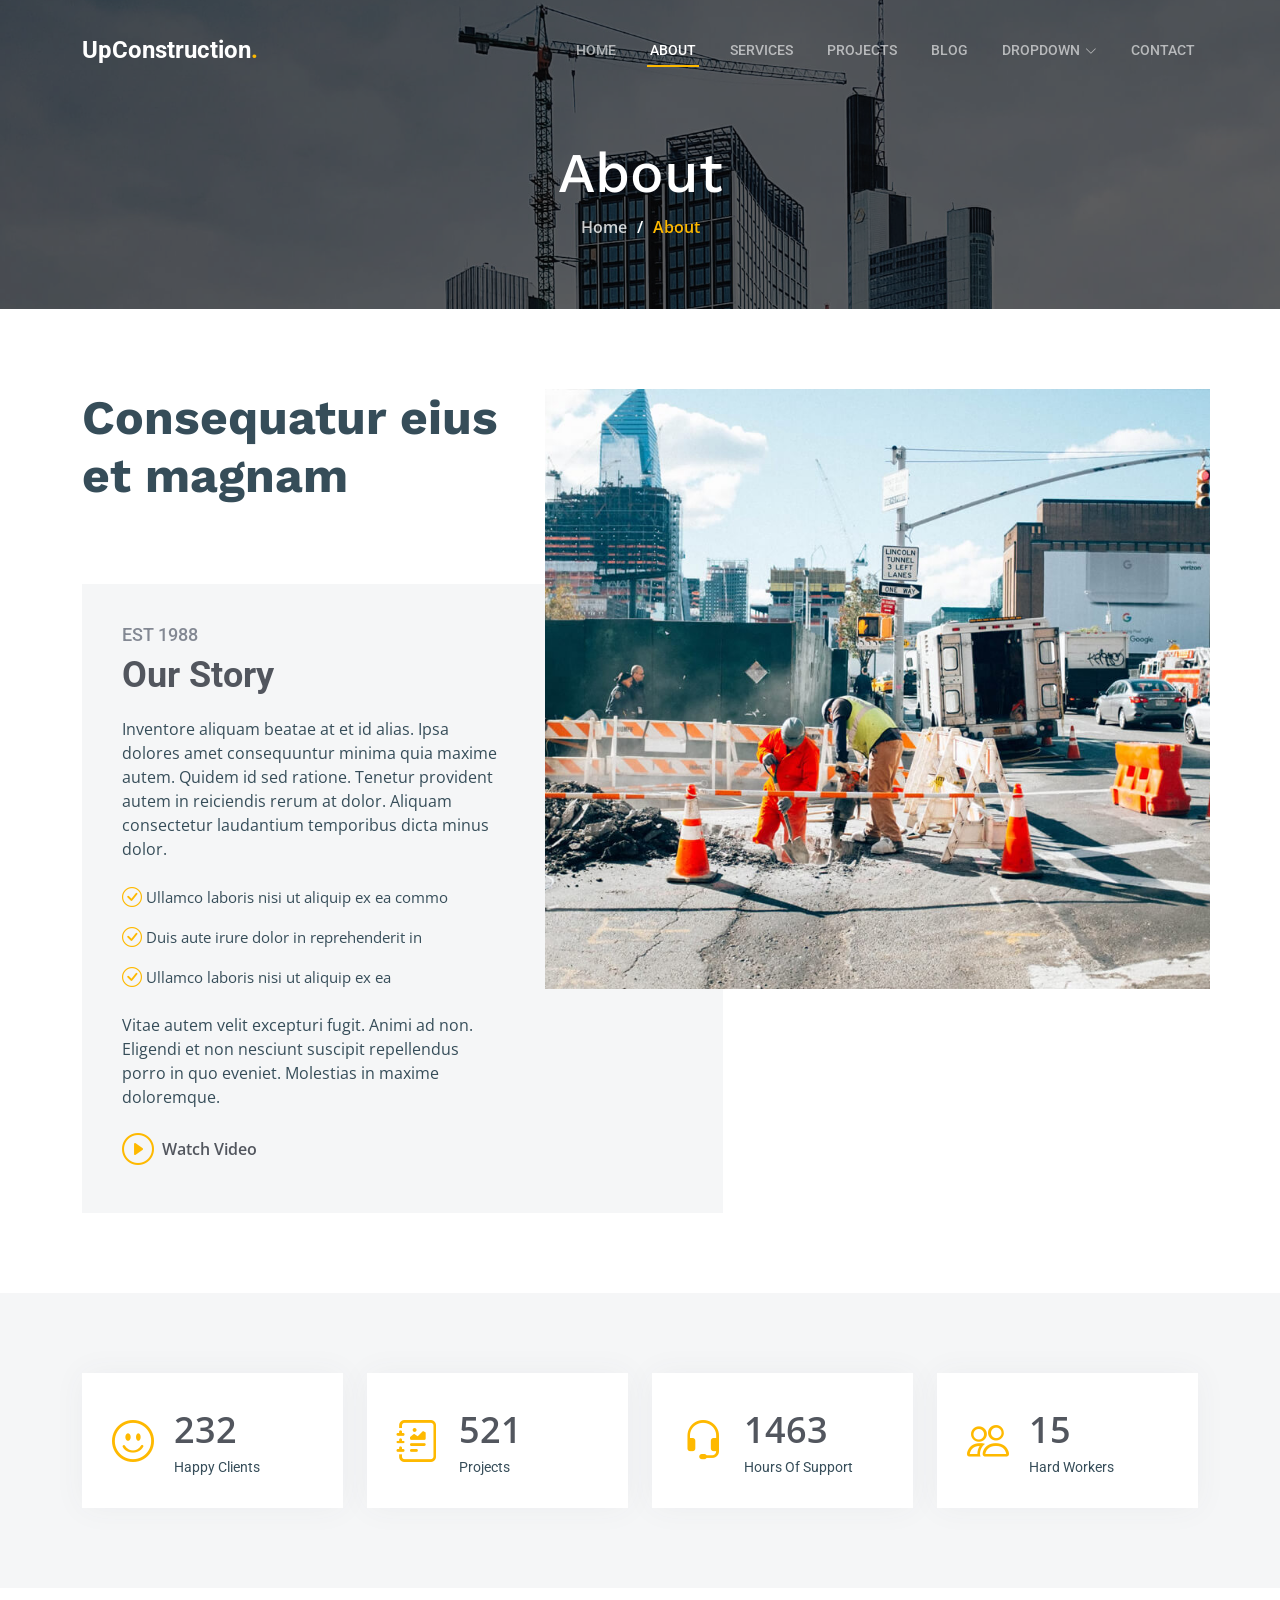
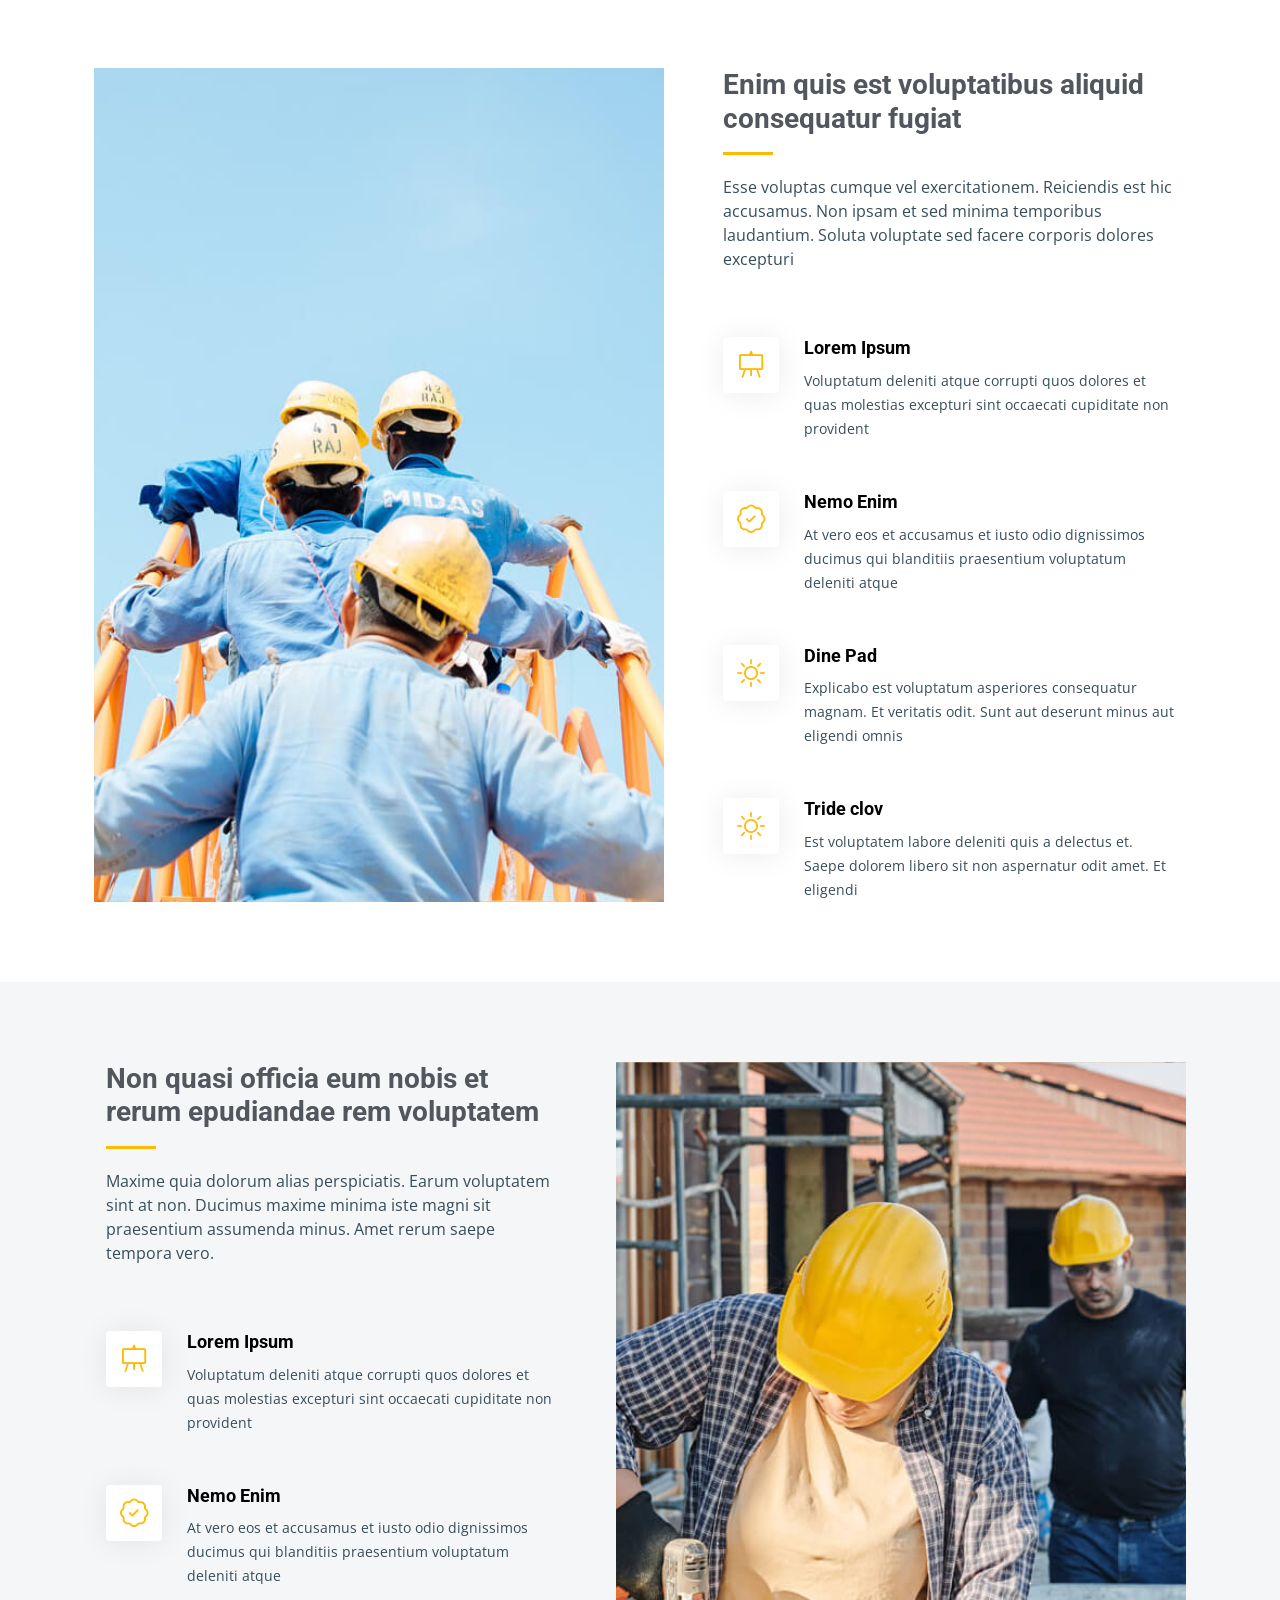
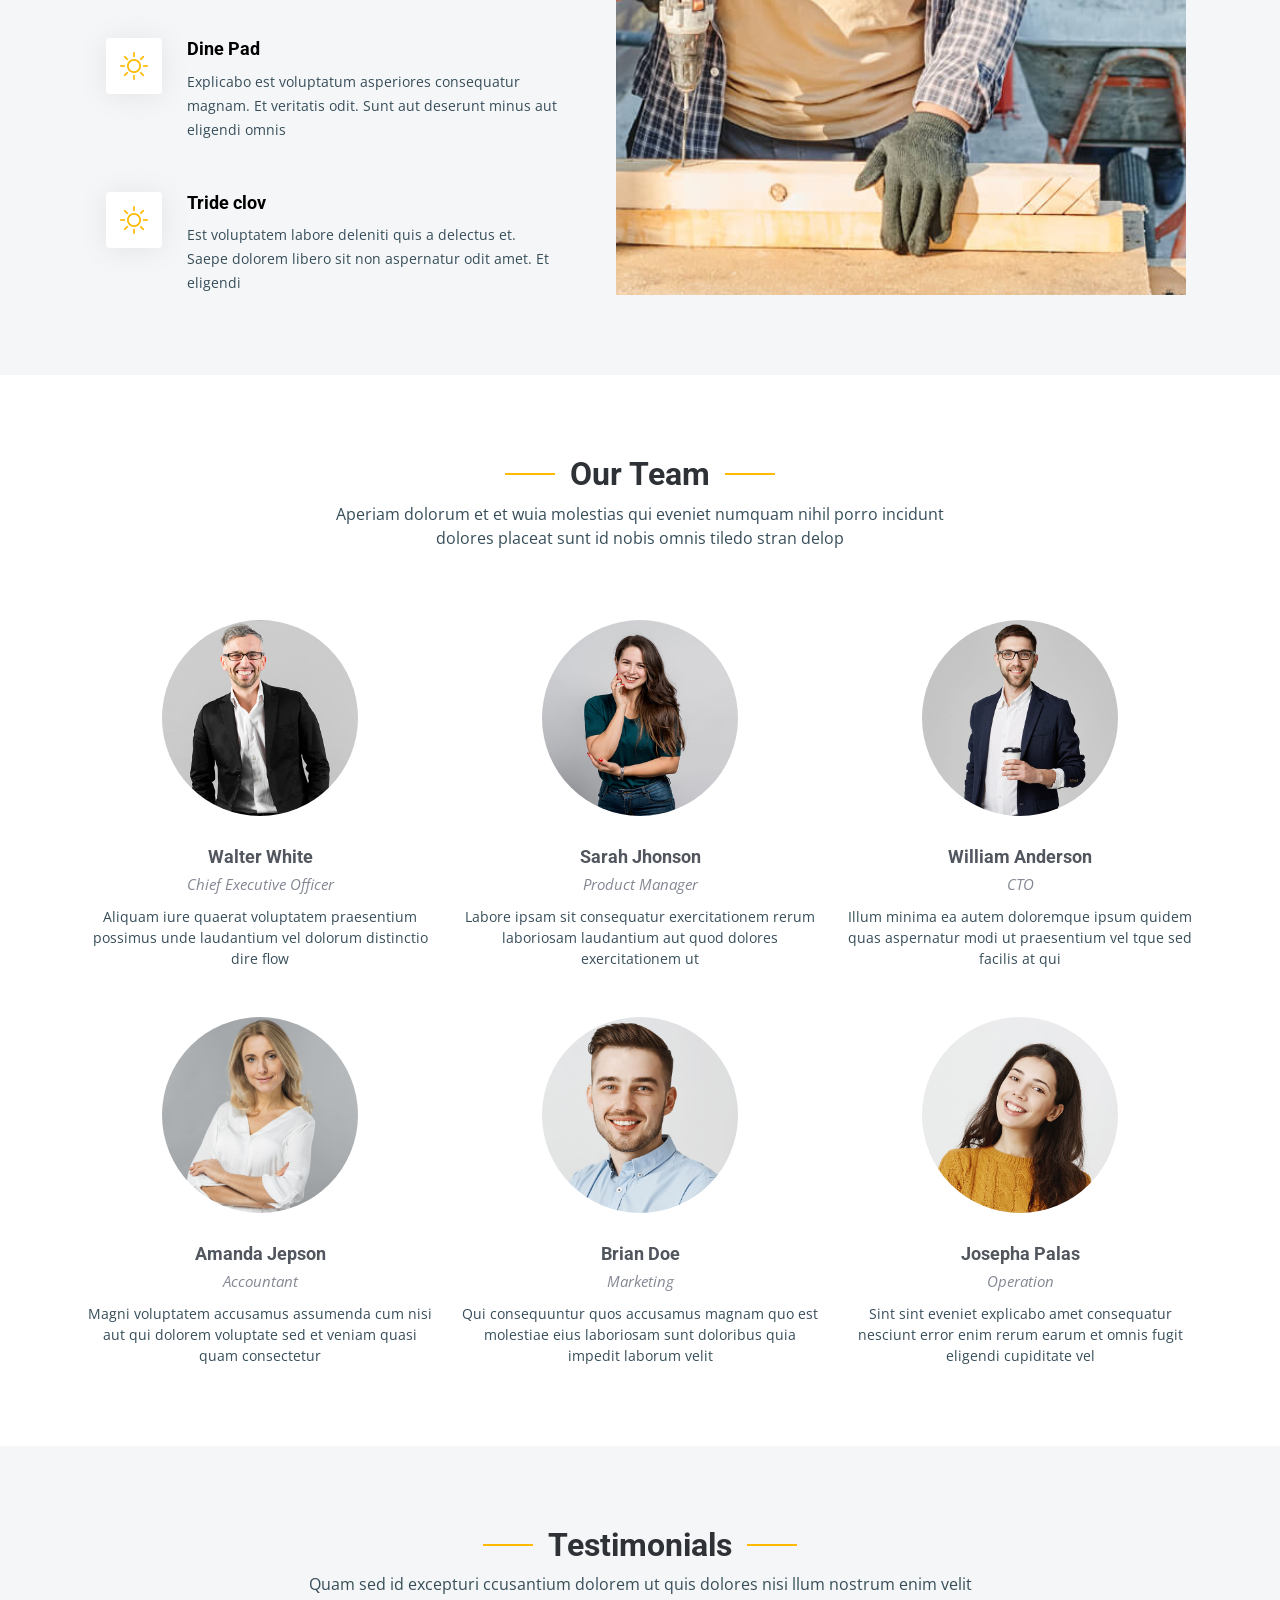
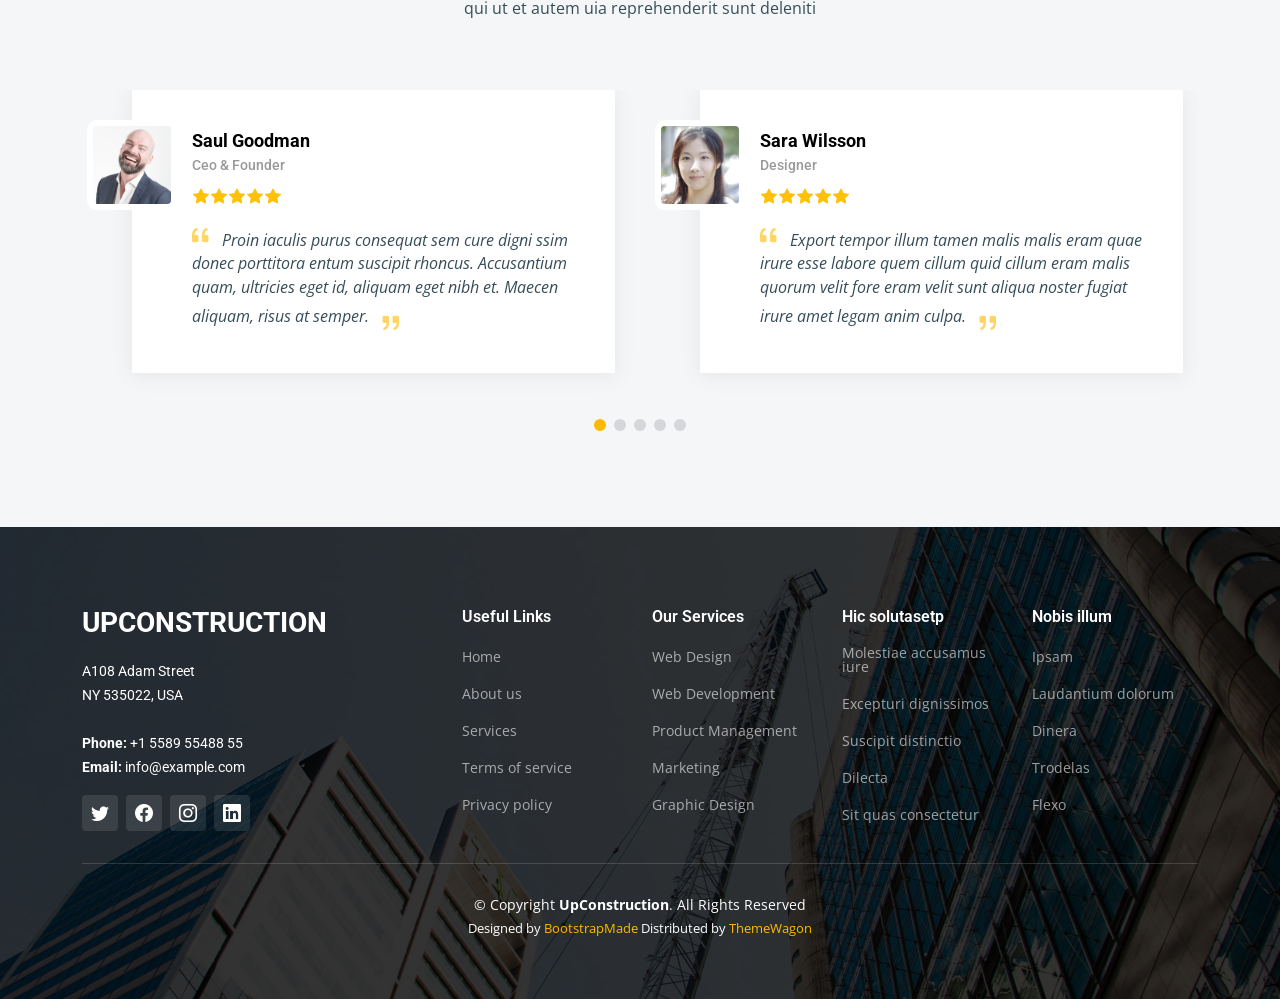
==== commit 70fec5ff: "Update about.html" ====
--- a/about.html
+++ b/about.html
@@ -9,7 +9,6 @@
   <meta content="" name="description">
   <meta content="" name="keywords">
 
-  <!-- Favicons -->
   <link href="assets/img/favicon.png" rel="icon">
   <link href="assets/img/apple-touch-icon.png" rel="apple-touch-icon">
 
@@ -20,7 +19,6 @@
     href="https://fonts.googleapis.com/css2?family=Open+Sans:ital,wght@0,300;0,400;0,500;0,600;0,700;1,300;1,400;1,600;1,700&family=Roboto:ital,wght@0,300;0,400;0,500;0,600;0,700;1,300;1,400;1,500;1,600;1,700&family=Work+Sans:ital,wght@0,300;0,400;0,500;0,600;0,700;1,300;1,400;1,500;1,600;1,700&display=swap"
     rel="stylesheet">
 
-  <!-- Vendor CSS Files -->
   <link href="assets/vendor/bootstrap/css/bootstrap.min.css" rel="stylesheet">
   <link href="assets/vendor/bootstrap-icons/bootstrap-icons.css" rel="stylesheet">
   <link href="assets/vendor/fontawesome-free/css/all.min.css" rel="stylesheet">
@@ -28,26 +26,17 @@
   <link href="assets/vendor/glightbox/css/glightbox.min.css" rel="stylesheet">
   <link href="assets/vendor/swiper/swiper-bundle.min.css" rel="stylesheet">
 
-  <!-- Template Main CSS File -->
   <link href="assets/css/main.css" rel="stylesheet">
 
-  <!-- =======================================================
-  * Template Name: UpConstruction - v1.3.0
-  * Template URL: https://bootstrapmade.com/upconstruction-bootstrap-construction-website-template/
-  * Author: BootstrapMade.com
-  * License: https://bootstrapmade.com/license/
-  ======================================================== -->
 </head>
 
 <body>
 
-  <!-- ======= Header ======= -->
   <header id="header" class="header d-flex align-items-center">
     <div class="container-fluid container-xl d-flex align-items-center justify-content-between">
 
       <a href="index.html" class="logo d-flex align-items-center">
-        <!-- Uncomment the line below if you also wish to use an image logo -->
-        <!-- <img src="assets/img/logo.png" alt=""> -->
+
         <h1>UpConstruction<span>.</span></h1>
       </a>
 
@@ -81,14 +70,13 @@
           </li>
           <li><a href="contact.html">Contact</a></li>
         </ul>
-      </nav><!-- .navbar -->
+      </nav>
 
     </div>
-  </header><!-- End Header -->
+  </header>
 
   <main id="main">
 
-    <!-- ======= Breadcrumbs ======= -->
     <div class="breadcrumbs d-flex align-items-center" style="background-image: url('assets/img/breadcrumbs-bg.jpg');">
       <div class="container position-relative d-flex flex-column align-items-center" data-aos="fade">
 
@@ -99,9 +87,8 @@
         </ol>
 
       </div>
-    </div><!-- End Breadcrumbs -->
-
-    <!-- ======= About Section ======= -->
+    </div>
+
     <section id="about" class="about">
       <div class="container" data-aos="fade-up">
 
@@ -136,9 +123,7 @@
 
       </div>
     </section>
-    <!-- End About Section -->
-
-    <!-- ======= Stats Counter Section ======= -->
+
     <section id="stats-counter" class="stats-counter section-bg">
       <div class="container">
 
@@ -153,7 +138,7 @@
                 <p>Happy Clients</p>
               </div>
             </div>
-          </div><!-- End Stats Item -->
+          </div>
 
           <div class="col-lg-3 col-md-6">
             <div class="stats-item d-flex align-items-center w-100 h-100">
@@ -164,7 +149,7 @@
                 <p>Projects</p>
               </div>
             </div>
-          </div><!-- End Stats Item -->
+          </div>
 
           <div class="col-lg-3 col-md-6">
             <div class="stats-item d-flex align-items-center w-100 h-100">
@@ -175,7 +160,7 @@
                 <p>Hours Of Support</p>
               </div>
             </div>
-          </div><!-- End Stats Item -->
+          </div>
 
           <div class="col-lg-3 col-md-6">
             <div class="stats-item d-flex align-items-center w-100 h-100">
@@ -186,14 +171,13 @@
                 <p>Hard Workers</p>
               </div>
             </div>
-          </div><!-- End Stats Item -->
-
-        </div>
-
-      </div>
-    </section><!-- End Stats Counter Section -->
-
-    <!-- ======= Alt Services Section ======= -->
+          </div>
+
+        </div>
+
+      </div>
+    </section>
+
     <section id="alt-services" class="alt-services">
       <div class="container" data-aos="fade-up">
 
@@ -213,7 +197,7 @@
                 <p>Voluptatum deleniti atque corrupti quos dolores et quas molestias excepturi sint occaecati cupiditate
                   non provident</p>
               </div>
-            </div><!-- End Icon Box -->
+            </div>
 
             <div class="icon-box d-flex position-relative" data-aos="fade-up" data-aos-delay="200">
               <i class="bi bi-patch-check flex-shrink-0"></i>
@@ -222,7 +206,7 @@
                 <p>At vero eos et accusamus et iusto odio dignissimos ducimus qui blanditiis praesentium voluptatum
                   deleniti atque</p>
               </div>
-            </div><!-- End Icon Box -->
+            </div>
 
             <div class="icon-box d-flex position-relative" data-aos="fade-up" data-aos-delay="300">
               <i class="bi bi-brightness-high flex-shrink-0"></i>
@@ -231,7 +215,7 @@
                 <p>Explicabo est voluptatum asperiores consequatur magnam. Et veritatis odit. Sunt aut deserunt minus
                   aut eligendi omnis</p>
               </div>
-            </div><!-- End Icon Box -->
+            </div>
 
             <div class="icon-box d-flex position-relative" data-aos="fade-up" data-aos-delay="400">
               <i class="bi bi-brightness-high flex-shrink-0"></i>
@@ -240,15 +224,14 @@
                 <p>Est voluptatem labore deleniti quis a delectus et. Saepe dolorem libero sit non aspernatur odit amet.
                   Et eligendi</p>
               </div>
-            </div><!-- End Icon Box -->
-
-          </div>
-        </div>
-
-      </div>
-    </section><!-- End Alt Services Section -->
-
-    <!-- ======= Alt Services Section 2 ======= -->
+            </div>
+
+          </div>
+        </div>
+
+      </div>
+    </section>
+
     <section id="alt-services-2" class="alt-services section-bg">
       <div class="container" data-aos="fade-up">
 
@@ -265,7 +248,7 @@
                 <p>Voluptatum deleniti atque corrupti quos dolores et quas molestias excepturi sint occaecati cupiditate
                   non provident</p>
               </div>
-            </div><!-- End Icon Box -->
+            </div>
 
             <div class="icon-box d-flex position-relative" data-aos="fade-up" data-aos-delay="200">
               <i class="bi bi-patch-check flex-shrink-0"></i>
@@ -274,7 +257,7 @@
                 <p>At vero eos et accusamus et iusto odio dignissimos ducimus qui blanditiis praesentium voluptatum
                   deleniti atque</p>
               </div>
-            </div><!-- End Icon Box -->
+            </div>
 
             <div class="icon-box d-flex position-relative" data-aos="fade-up" data-aos-delay="300">
               <i class="bi bi-brightness-high flex-shrink-0"></i>
@@ -283,7 +266,7 @@
                 <p>Explicabo est voluptatum asperiores consequatur magnam. Et veritatis odit. Sunt aut deserunt minus
                   aut eligendi omnis</p>
               </div>
-            </div><!-- End Icon Box -->
+            </div>
 
             <div class="icon-box d-flex position-relative" data-aos="fade-up" data-aos-delay="400">
               <i class="bi bi-brightness-high flex-shrink-0"></i>
@@ -292,7 +275,7 @@
                 <p>Est voluptatem labore deleniti quis a delectus et. Saepe dolorem libero sit non aspernatur odit amet.
                   Et eligendi</p>
               </div>
-            </div><!-- End Icon Box -->
+            </div>
           </div>
 
           <div class="col-lg-6 img-bg" style="background-image: url(assets/img/alt-services-2.jpg);" data-aos="zoom-in"
@@ -300,9 +283,8 @@
         </div>
 
       </div>
-    </section><!-- End Alt Services Section 2 -->
-
-    <!-- ======= Our Team Section ======= -->
+    </section>
+
     <section id="team" class="team">
       <div class="container" data-aos="fade-up">
 
@@ -330,7 +312,7 @@
               <p>Aliquam iure quaerat voluptatem praesentium possimus unde laudantium vel dolorum distinctio dire flow
               </p>
             </div>
-          </div><!-- End Team Member -->
+          </div>
 
           <div class="col-lg-4 col-md-6 member" data-aos="fade-up" data-aos-delay="200">
             <div class="member-img">
@@ -348,7 +330,7 @@
               <p>Labore ipsam sit consequatur exercitationem rerum laboriosam laudantium aut quod dolores exercitationem
                 ut</p>
             </div>
-          </div><!-- End Team Member -->
+          </div>
 
           <div class="col-lg-4 col-md-6 member" data-aos="fade-up" data-aos-delay="300">
             <div class="member-img">
@@ -366,7 +348,7 @@
               <p>Illum minima ea autem doloremque ipsum quidem quas aspernatur modi ut praesentium vel tque sed facilis
                 at qui</p>
             </div>
-          </div><!-- End Team Member -->
+          </div>
 
           <div class="col-lg-4 col-md-6 member" data-aos="fade-up" data-aos-delay="400">
             <div class="member-img">
@@ -384,7 +366,7 @@
               <p>Magni voluptatem accusamus assumenda cum nisi aut qui dolorem voluptate sed et veniam quasi quam
                 consectetur</p>
             </div>
-          </div><!-- End Team Member -->
+          </div>
 
           <div class="col-lg-4 col-md-6 member" data-aos="fade-up" data-aos-delay="500">
             <div class="member-img">
@@ -402,7 +384,7 @@
               <p>Qui consequuntur quos accusamus magnam quo est molestiae eius laboriosam sunt doloribus quia impedit
                 laborum velit</p>
             </div>
-          </div><!-- End Team Member -->
+          </div>
 
           <div class="col-lg-4 col-md-6 member" data-aos="fade-up" data-aos-delay="600">
             <div class="member-img">
@@ -420,14 +402,13 @@
               <p>Sint sint eveniet explicabo amet consequatur nesciunt error enim rerum earum et omnis fugit eligendi
                 cupiditate vel</p>
             </div>
-          </div><!-- End Team Member -->
-
-        </div>
-
-      </div>
-    </section><!-- End Our Team Section -->
-
-    <!-- ======= Testimonials Section ======= -->
+          </div>
+
+        </div>
+
+      </div>
+    </section>
+
     <section id="testimonials" class="testimonials section-bg">
       <div class="container" data-aos="fade-up">
 
@@ -458,7 +439,7 @@
                   </p>
                 </div>
               </div>
-            </div><!-- End testimonial item -->
+            </div>
 
             <div class="swiper-slide">
               <div class="testimonial-wrap">
@@ -478,7 +459,7 @@
                   </p>
                 </div>
               </div>
-            </div><!-- End testimonial item -->
+            </div>
 
             <div class="swiper-slide">
               <div class="testimonial-wrap">
@@ -498,7 +479,7 @@
                   </p>
                 </div>
               </div>
-            </div><!-- End testimonial item -->
+            </div>
 
             <div class="swiper-slide">
               <div class="testimonial-wrap">
@@ -518,7 +499,7 @@
                   </p>
                 </div>
               </div>
-            </div><!-- End testimonial item -->
+            </div>
 
             <div class="swiper-slide">
               <div class="testimonial-wrap">
@@ -539,18 +520,17 @@
                   </p>
                 </div>
               </div>
-            </div><!-- End testimonial item -->
+            </div>
 
           </div>
           <div class="swiper-pagination"></div>
         </div>
 
       </div>
-    </section><!-- End Testimonials Section -->
-
-  </main><!-- End #main -->
-
-  <!-- ======= Footer ======= -->
+    </section>
+
+  </main>
+
   <footer id="footer" class="footer">
 
     <div class="footer-content position-relative">
@@ -573,7 +553,7 @@
                 <a href="#" class="d-flex align-items-center justify-content-center"><i class="bi bi-linkedin"></i></a>
               </div>
             </div>
-          </div><!-- End footer info column-->
+          </div>
 
           <div class="col-lg-2 col-md-3 footer-links">
             <h4>Useful Links</h4>
@@ -584,7 +564,7 @@
               <li><a href="#">Terms of service</a></li>
               <li><a href="#">Privacy policy</a></li>
             </ul>
-          </div><!-- End footer links column-->
+          </div>
 
           <div class="col-lg-2 col-md-3 footer-links">
             <h4>Our Services</h4>
@@ -595,7 +575,7 @@
               <li><a href="#">Marketing</a></li>
               <li><a href="#">Graphic Design</a></li>
             </ul>
-          </div><!-- End footer links column-->
+          </div>
 
           <div class="col-lg-2 col-md-3 footer-links">
             <h4>Hic solutasetp</h4>
@@ -606,7 +586,7 @@
               <li><a href="#">Dilecta</a></li>
               <li><a href="#">Sit quas consectetur</a></li>
             </ul>
-          </div><!-- End footer links column-->
+          </div>
 
           <div class="col-lg-2 col-md-3 footer-links">
             <h4>Nobis illum</h4>
@@ -617,7 +597,7 @@
               <li><a href="#">Trodelas</a></li>
               <li><a href="#">Flexo</a></li>
             </ul>
-          </div><!-- End footer links column-->
+          </div>
 
         </div>
       </div>
@@ -629,10 +609,6 @@
           &copy; Copyright <strong><span>UpConstruction</span></strong>. All Rights Reserved
         </div>
         <div class="credits">
-          <!-- All the links in the footer should remain intact. -->
-          <!-- You can delete the links only if you purchased the pro version. -->
-          <!-- Licensing information: https://bootstrapmade.com/license/ -->
-          <!-- Purchase the pro version with working PHP/AJAX contact form: https://bootstrapmade.com/upconstruction-bootstrap-construction-website-template/ -->
           Designed by <a href="https://bootstrapmade.com/">BootstrapMade</a> Distributed by <a
             href="https://themewagon.com">ThemeWagon</a>
         </div>
@@ -640,14 +616,12 @@
     </div>
 
   </footer>
-  <!-- End Footer -->
 
   <a href="#" class="scroll-top d-flex align-items-center justify-content-center"><i
       class="bi bi-arrow-up-short"></i></a>
 
   <div id="preloader"></div>
 
-  <!-- Vendor JS Files -->
   <script src="assets/vendor/bootstrap/js/bootstrap.bundle.min.js"></script>
   <script src="assets/vendor/aos/aos.js"></script>
   <script src="assets/vendor/glightbox/js/glightbox.min.js"></script>
@@ -655,10 +629,8 @@
   <script src="assets/vendor/swiper/swiper-bundle.min.js"></script>
   <script src="assets/vendor/purecounter/purecounter_vanilla.js"></script>
   <script src="assets/vendor/php-email-form/validate.js"></script>
-
-  <!-- Template Main JS File -->
   <script src="assets/js/main.js"></script>
 
 </body>
 
-</html>+</html>
